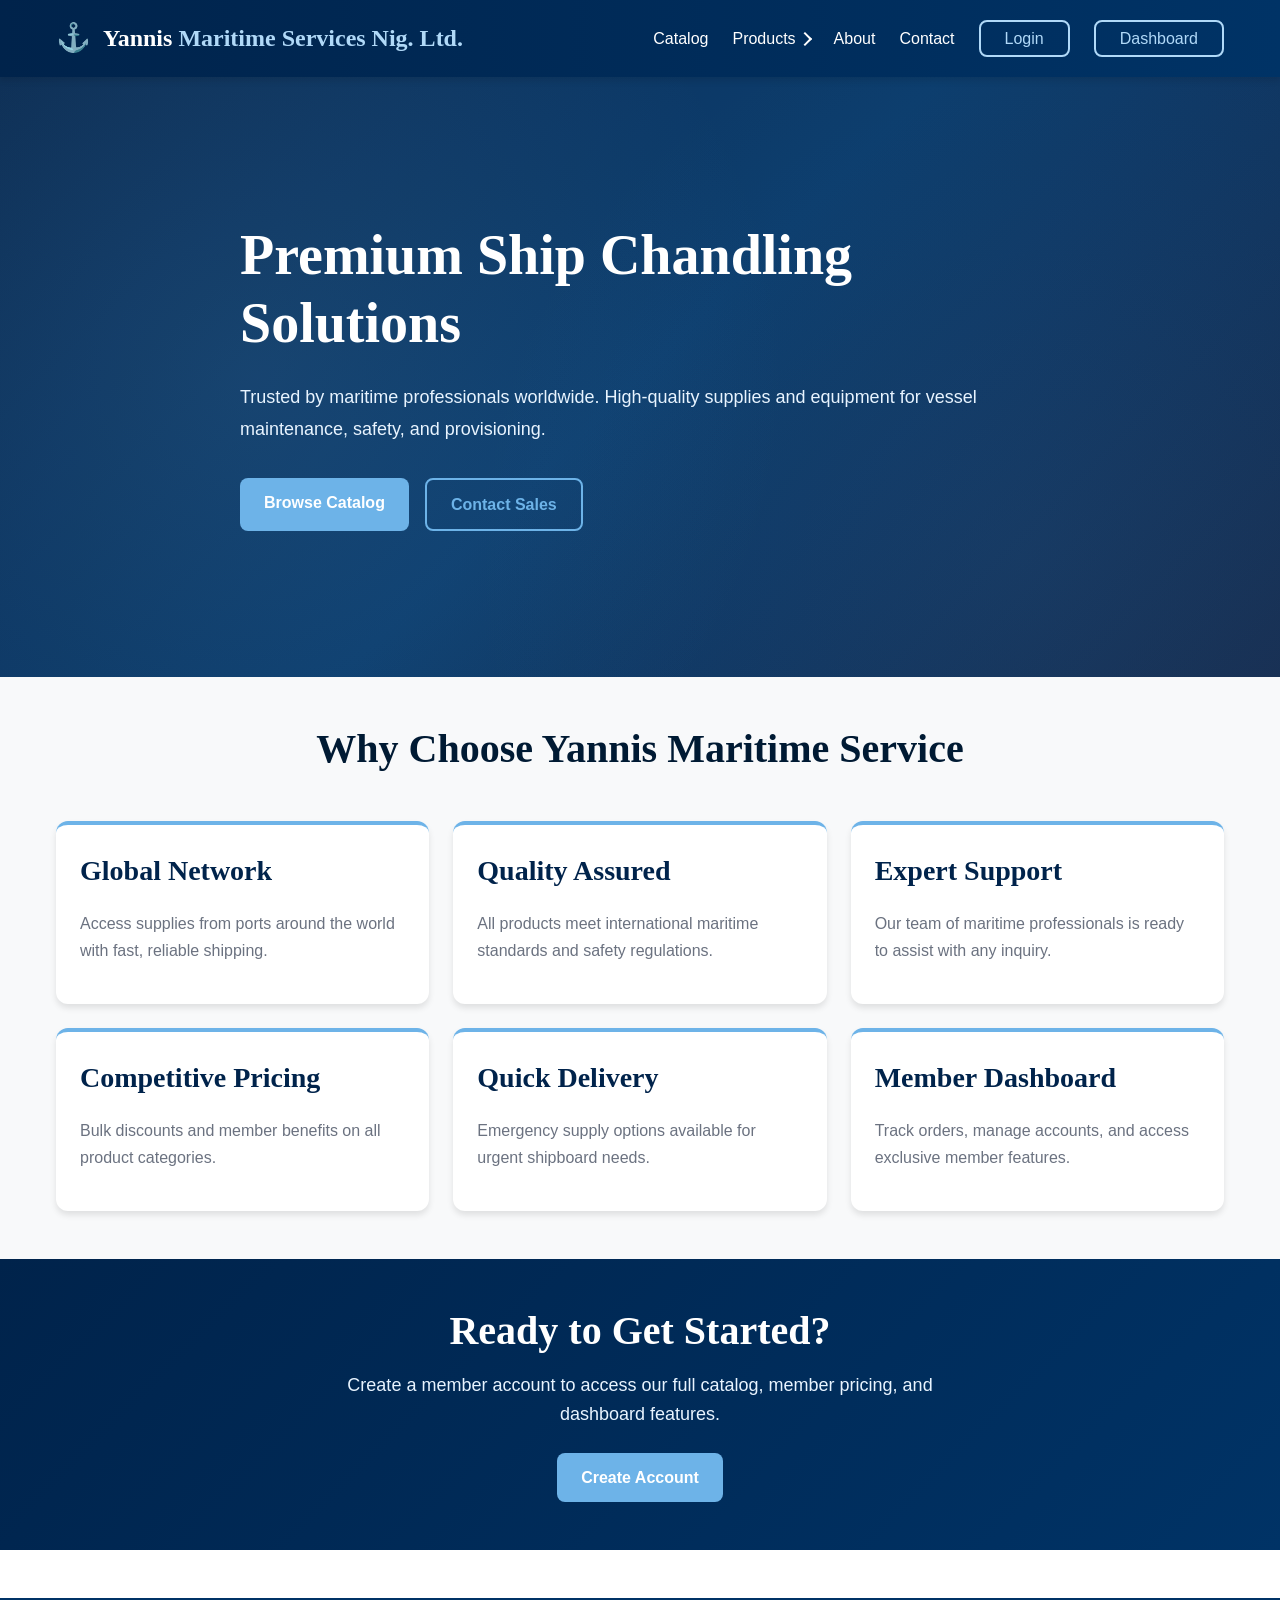
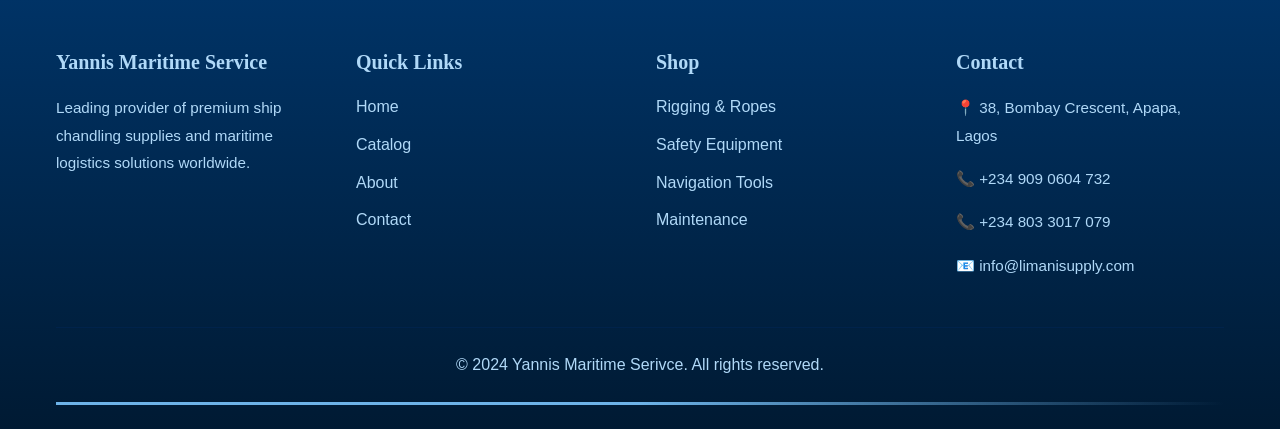
==== index.html @ 9919a370 "Initial project import" ====
<!doctype html>
<html lang="en">
  <head>
    <meta charset="UTF-8" />
    <meta name="viewport" content="width=device-width, initial-scale=1.0" />
    <title>Yannis Maritime Service - Premium Ship Chandling</title>
    <link rel="stylesheet" href="css/styles.css" />
    <link rel="stylesheet" href="css/responsive.css" />
  </head>
  <body>
    <!-- Navigation -->
    <nav class="navbar">
      <div class="container">
        <div class="nav-content">
          <div class="logo">
            <span class="logo-icon">⚓</span>
            <span class="logo-text"
              >Yannis <span class="logo-accent"> Maritime Services Nig. Ltd.</span></span
            >
          </div>

          <div class="nav-toggle" id="navToggle">
            <span></span>
            <span></span>
            <span></span>
          </div>

          <ul class="nav-menu" id="navMenu">
            <li><a href="catalog.html">Catalog</a></li>
            <li class="dropdown">
              <a href="#products" class="dropdown-toggle">Products</a>
              <ul class="dropdown-menu">
                <li>
                  <a href="catalog.html?category=rigging">Rigging & Ropes</a>
                </li>
                <li>
                  <a href="catalog.html?category=safety">Safety Equipment</a>
                </li>
                <li>
                  <a href="catalog.html?category=navigation"
                    >Navigation Tools</a
                  >
                </li>
                <li>
                  <a href="catalog.html?category=maintenance">Maintenance</a>
                </li>
                <li>
                  <a href="catalog.html?category=provisions">Provisions</a>
                </li>
              </ul>
            </li>
            <li><a href="#about">About</a></li>
            <li><a href="#contact">Contact</a></li>
            <li><a href="login.html" class="btn-login">Login</a></li>
            <li>
              <a href="dashboard.html" class="btn-dashboard">Dashboard</a>
            </li>
          </ul>
        </div>
      </div>
    </nav>

    <!-- Hero Section -->
    <section class="hero">
      <div class="hero-bg"></div>
      <div class="container">
        <div class="hero-content">
          <h1>Premium Ship Chandling Solutions</h1>
          <p>
            Trusted by maritime professionals worldwide. High-quality supplies
            and equipment for vessel maintenance, safety, and provisioning.
          </p>
          <div class="hero-buttons">
            <a href="catalog.html" class="btn btn-primary">Browse Catalog</a>
            <a href="#contact" class="btn btn-secondary">Contact Sales</a>
          </div>
        </div>
      </div>
    </section>

    <!-- Features Section -->
    <section class="features">
      <div class="container">
        <h2>Why Choose Yannis Maritime Service</h2>
        <div class="features-grid">
          <div class="feature-card">
            <h3>Global Network</h3>
            <p>
              Access supplies from ports around the world with fast, reliable
              shipping.
            </p>
          </div>
          <div class="feature-card">
            <h3>Quality Assured</h3>
            <p>
              All products meet international maritime standards and safety
              regulations.
            </p>
          </div>
          <div class="feature-card">
            <h3>Expert Support</h3>
            <p>
              Our team of maritime professionals is ready to assist with any
              inquiry.
            </p>
          </div>
          <div class="feature-card">
            <h3>Competitive Pricing</h3>
            <p>Bulk discounts and member benefits on all product categories.</p>
          </div>
          <div class="feature-card">
            <h3>Quick Delivery</h3>
            <p>
              Emergency supply options available for urgent shipboard needs.
            </p>
          </div>
          <div class="feature-card">
            <h3>Member Dashboard</h3>
            <p>
              Track orders, manage accounts, and access exclusive member
              features.
            </p>
          </div>
        </div>
      </div>
    </section>

    <!-- CTA Section -->
    <section class="cta">
      <div class="container">
        <h2>Ready to Get Started?</h2>
        <p>
          Create a member account to access our full catalog, member pricing,
          and dashboard features.
        </p>
        <a href="login.html" class="btn btn-primary-light">Create Account</a>
      </div>
    </section>

    <!-- Footer -->
    <footer class="footer">
      <div class="container">
        <div class="footer-content">
          <div class="footer-section">
            <h4>Yannis Maritime Service</h4>
            <p>
              Leading provider of premium ship chandling supplies and maritime
              logistics solutions worldwide.
            </p>
          </div>
          <div class="footer-section">
            <h4>Quick Links</h4>
            <ul>
              <li><a href="#home">Home</a></li>
              <li><a href="catalog.html">Catalog</a></li>
              <li><a href="#about">About</a></li>
              <li><a href="#contact">Contact</a></li>
            </ul>
          </div>
          <div class="footer-section">
            <h4>Shop</h4>
            <ul>
              <li>
                <a href="catalog.html?category=rigging">Rigging & Ropes</a>
              </li>
              <li>
                <a href="catalog.html?category=safety">Safety Equipment</a>
              </li>
              <li>
                <a href="catalog.html?category=navigation">Navigation Tools</a>
              </li>
              <li>
                <a href="catalog.html?category=maintenance">Maintenance</a>
              </li>
            </ul>
          </div>
          <div class="footer-section">
            <h4>Contact</h4>
            <p>📍 38, Bombay Crescent, Apapa, Lagos</p>
            <p>📞 +234 909 0604 732</p>
            <p>📞 +234 803 3017 079</p>
            <p>📧 info@limanisupply.com</p>
          </div>
        </div>
        <div class="footer-bottom">
          <p>&copy; 2024 Yannis Maritime Serivce. All rights reserved.</p>
        </div>
      </div>
    </footer>

    <script src="js/main.js"></script>
  </body>
</html>
---- css/styles.css ----
/* ============================================
   LIMANI SUPPLY - MAIN STYLES (HTML/CSS/JS)
   Nautical Theme with Navy Blue #00234B
   ============================================ */

/* ============ ROOT & VARIABLES ============ */
:root {
    /* Nautical Colors */
    --color-primary: #00234B;
    --color-primary-dark: #001a33;
    --color-primary-light: #003366;
    
    /* Ocean Blues */
    --color-ocean-dark: #0a2348;
    --color-ocean: #6db3e8;
    --color-ocean-light: #b0d9f8;
    --color-ocean-lighter: #e8f4ff;
    
    /* Neutrals */
    --color-white: #ffffff;
    --color-gray-light: #f8f9fa;
    --color-gray: #6b7280;
    --color-gray-dark: #333333;
    --color-black: #000000;
    
    /* Accent Colors */
    --color-success: #10b981;
    --color-warning: #f59e0b;
    --color-error: #ef4444;
    
    /* Typography */
    --font-serif: 'Georgia', 'Times New Roman', serif;
    --font-sans: -apple-system, BlinkMacSystemFont, 'Segoe UI', 'Roboto', 'Oxygen', sans-serif;
    
    /* Spacing */
    --spacing-xs: 8px;
    --spacing-sm: 12px;
    --spacing-md: 16px;
    --spacing-lg: 24px;
    --spacing-xl: 32px;
    --spacing-2xl: 48px;
    
    /* Border Radius */
    --radius-sm: 4px;
    --radius-md: 8px;
    --radius-lg: 12px;
    
    /* Shadows */
    --shadow-sm: 0 1px 2px rgba(0, 0, 0, 0.05);
    --shadow-md: 0 4px 6px rgba(0, 0, 0, 0.1);
    --shadow-lg: 0 10px 15px rgba(0, 0, 0, 0.1);
}

/* ============ RESET & BASE ============ */
* {
    margin: 0;
    padding: 0;
    box-sizing: border-box;
}

html {
    scroll-behavior: smooth;
    font-size: 16px;
}

body {
    font-family: var(--font-sans);
    color: var(--color-gray-dark);
    background-color: var(--color-white);
    line-height: 1.6;
    overflow-x: hidden;
}

/* ============ TYPOGRAPHY ============ */
h1, h2, h3, h4, h5, h6 {
    font-family: var(--font-serif);
    font-weight: bold;
    margin-bottom: var(--spacing-md);
    color: var(--color-primary-dark);
}

h1 {
    font-size: 3.5rem;
    line-height: 1.2;
}

h2 {
    font-size: 2.5rem;
    line-height: 1.2;
}

h3 {
    font-size: 1.75rem;
}

h4 {
    font-size: 1.25rem;
}

p {
    margin-bottom: var(--spacing-md);
}

a {
    color: var(--color-ocean);
    text-decoration: none;
    transition: color 0.3s ease;
}

a:hover {
    color: var(--color-primary);
}

/* ============ CONTAINER ============ */
.container {
    max-width: 1200px;
    margin: 0 auto;
    padding: 0 var(--spacing-md);
}

/* ============ BUTTONS ============ */
.btn {
    display: inline-block;
    padding: var(--spacing-sm) var(--spacing-lg);
    border: none;
    border-radius: var(--radius-md);
    font-size: 1rem;
    font-weight: 600;
    cursor: pointer;
    transition: all 0.3s ease;
    text-align: center;
    text-decoration: none;
    font-family: var(--font-sans);
}

.btn-primary {
    background-color: var(--color-ocean);
    color: var(--color-white);
}

.btn-primary:hover {
    background-color: #5fa5d8;
    box-shadow: var(--shadow-lg);
}

.btn-primary-light {
    background-color: var(--color-ocean);
    color: var(--color-white);
}

.btn-primary-light:hover {
    background-color: #5fa5d8;
}

.btn-secondary {
    background-color: transparent;
    color: var(--color-ocean);
    border: 2px solid var(--color-ocean);
}

.btn-secondary:hover {
    background-color: var(--color-ocean);
    color: var(--color-white);
}

.btn-block {
    width: 100%;
}

.btn-alt {
    width: 100%;
    padding: var(--spacing-sm) var(--spacing-lg);
    background-color: var(--color-white);
    border: 2px solid var(--color-gray);
    border-radius: var(--radius-md);
    cursor: pointer;
    font-weight: 600;
    transition: all 0.3s ease;
}

.btn-alt:hover {
    background-color: var(--color-gray-light);
}

/* ============ NAVBAR ============ */
.navbar {
    background: linear-gradient(to right, var(--color-primary), var(--color-primary-light));
    padding: var(--spacing-md) 0;
    box-shadow: var(--shadow-md);
    position: sticky;
    top: 0;
    z-index: 100;
}

.nav-content {
    display: flex;
    justify-content: space-between;
    align-items: center;
}

.logo {
    display: flex;
    align-items: center;
    gap: var(--spacing-sm);
    font-size: 1.5rem;
    font-weight: bold;
    color: var(--color-white);
    font-family: var(--font-serif);
}

.logo-icon {
    font-size: 1.75rem;
    animation: wave 2s ease-in-out infinite;
}

.logo-text {
    color: var(--color-white);
}

.logo-accent {
    color: var(--color-ocean-light);
}

/* Animations */
@keyframes wave {
    0%, 100% {
        transform: translateY(0);
    }
    50% {
        transform: translateY(-5px);
    }
}

.nav-menu {
    display: flex;
    list-style: none;
    gap: var(--spacing-lg);
    align-items: center;
}

.nav-menu a {
    color: var(--color-white);
    font-weight: 500;
    transition: color 0.3s ease;
}

.nav-menu a:hover {
    color: var(--color-ocean-light);
}

.btn-login,
.btn-dashboard {
    padding: var(--spacing-xs) var(--spacing-lg);
    background-color: transparent;
    border: 2px solid var(--color-ocean-light);
    border-radius: var(--radius-md);
    color: var(--color-ocean-light) !important;
    transition: all 0.3s ease;
}

.btn-dashboard:hover,
.btn-login:hover {
    background-color: var(--color-ocean-light);
    color: var(--color-primary) !important;
}

/* Dropdown */
.dropdown {
    position: relative;
}

.dropdown-toggle::after {
    content: '';
    display: inline-block;
    width: 8px;
    height: 8px;
    border-right: 2px solid currentColor;
    border-bottom: 2px solid currentColor;
    transform: rotate(-45deg);
    margin-left: 4px;
}

.dropdown-menu {
    display: none;
    position: absolute;
    top: 100%;
    left: 0;
    background-color: var(--color-white);
    list-style: none;
    border-radius: var(--radius-md);
    box-shadow: var(--shadow-lg);
    min-width: 200px;
    margin-top: var(--spacing-sm);
    z-index: 10;
}

.dropdown:hover .dropdown-menu {
    display: block;
}

.dropdown-menu li {
    border-bottom: 1px solid var(--color-gray-light);
}

.dropdown-menu li:last-child {
    border-bottom: none;
}

.dropdown-menu a {
    display: block;
    padding: var(--spacing-sm) var(--spacing-md);
    color: var(--color-gray-dark);
    transition: all 0.3s ease;
}

.dropdown-menu a:hover {
    background-color: var(--color-gray-light);
    color: var(--color-ocean);
    padding-left: var(--spacing-lg);
}

/* Mobile Menu Toggle */
.nav-toggle {
    display: none;
    flex-direction: column;
    cursor: pointer;
    gap: 6px;
}

.nav-toggle span {
    width: 25px;
    height: 3px;
    background-color: var(--color-white);
    border-radius: 2px;
    transition: all 0.3s ease;
}

/* ============ HERO SECTION ============ */
.hero {
    position: relative;
    padding: var(--spacing-2xl) 0;
    color: var(--color-white);
    overflow: hidden;
    min-height: 600px;
    display: flex;
    align-items: center;
}

.hero-bg {
    position: absolute;
    inset: 0;
    background: linear-gradient(135deg, var(--color-primary) 0%, var(--color-primary-light) 50%, var(--color-ocean-dark) 100%);
    z-index: 1;
    opacity: 0.95;
}

.hero-bg::before {
    content: '';
    position: absolute;
    inset: 0;
    background-image: 
        radial-gradient(circle at 20% 50%, rgba(109, 179, 232, 0.1) 0%, transparent 50%),
        radial-gradient(circle at 80% 80%, rgba(109, 179, 232, 0.05) 0%, transparent 50%);
    z-index: 1;
}

.hero-content {
    position: relative;
    z-index: 2;
    max-width: 800px;
    animation: fadeInUp 1s ease-out;
}

@keyframes fadeInUp {
    from {
        opacity: 0;
        transform: translateY(30px);
    }
    to {
        opacity: 1;
        transform: translateY(0);
    }
}

.hero h1 {
    color: var(--color-white);
    margin-bottom: var(--spacing-lg);
    font-size: 3.5rem;
}

.hero p {
    color: var(--color-ocean-lighter);
    font-size: 1.125rem;
    margin-bottom: var(--spacing-xl);
    line-height: 1.8;
}

.hero-buttons {
    display: flex;
    gap: var(--spacing-md);
    flex-wrap: wrap;
}

/* ============ FEATURES SECTION ============ */
.features {
    padding: var(--spacing-2xl) 0;
    background-color: var(--color-gray-light);
}

.features h2 {
    text-align: center;
    margin-bottom: var(--spacing-2xl);
}

.features-grid {
    display: grid;
    grid-template-columns: repeat(auto-fit, minmax(300px, 1fr));
    gap: var(--spacing-lg);
}

.feature-card {
    background-color: var(--color-white);
    padding: var(--spacing-lg);
    border-radius: var(--radius-lg);
    box-shadow: var(--shadow-md);
    border-top: 4px solid var(--color-ocean);
    transition: all 0.3s ease;
}

.feature-card:hover {
    transform: translateY(-5px);
    box-shadow: var(--shadow-lg);
}

.feature-card h3 {
    color: var(--color-primary);
    margin-bottom: var(--spacing-md);
}

.feature-card p {
    color: var(--color-gray);
    line-height: 1.7;
}

/* ============ CTA SECTION ============ */
.cta {
    background: linear-gradient(135deg, var(--color-primary) 0%, var(--color-primary-light) 100%);
    color: var(--color-white);
    padding: var(--spacing-2xl) 0;
    text-align: center;
}

.cta h2 {
    color: var(--color-white);
    margin-bottom: var(--spacing-md);
}

.cta p {
    color: var(--color-ocean-lighter);
    font-size: 1.125rem;
    margin-bottom: var(--spacing-lg);
    max-width: 600px;
    margin-left: auto;
    margin-right: auto;
}

/* ============ FOOTER ============ */
.footer {
    background: linear-gradient(to bottom, var(--color-primary-light), var(--color-primary-dark));
    color: var(--color-ocean-light);
    padding: var(--spacing-2xl) 0 var(--spacing-lg);
    margin-top: var(--spacing-2xl);
}

.footer-content {
    display: grid;
    grid-template-columns: repeat(auto-fit, minmax(250px, 1fr));
    gap: var(--spacing-xl);
    margin-bottom: var(--spacing-xl);
}

.footer-section h4 {
    color: var(--color-ocean-light);
    margin-bottom: var(--spacing-md);
}

.footer-section p {
    color: var(--color-ocean-light);
    font-size: 0.95rem;
    line-height: 1.8;
}

.footer-section ul {
    list-style: none;
}

.footer-section ul li {
    margin-bottom: var(--spacing-sm);
}

.footer-section a {
    color: var(--color-ocean-light);
}

.footer-section a:hover {
    color: var(--color-white);
    text-decoration: underline;
}

.footer-bottom {
    border-top: 1px solid var(--color-primary);
    padding-top: var(--spacing-lg);
    text-align: center;
    color: var(--color-ocean-light);
}

.footer-bottom::after {
    content: '';
    display: block;
    height: 3px;
    background: linear-gradient(90deg, var(--color-ocean) 0%, var(--color-ocean) 50%, transparent 100%);
    margin-top: var(--spacing-lg);
}

/* ============ CATALOG PAGE ============ */
.catalog-section {
    padding: var(--spacing-2xl) 0;
    min-height: 600px;
}

.catalog-section h1 {
    text-align: center;
    margin-bottom: var(--spacing-2xl);
}

.catalog-wrapper {
    display: grid;
    grid-template-columns: 250px 1fr;
    gap: var(--spacing-xl);
}

.filters {
    background-color: var(--color-white);
    padding: var(--spacing-lg);
    border-radius: var(--radius-lg);
    box-shadow: var(--shadow-md);
    height: fit-content;
    position: sticky;
    top: 100px;
}

.filters h3 {
    margin-bottom: var(--spacing-lg);
}

.filter-group {
    margin-bottom: var(--spacing-lg);
}

.filter-group label {
    display: block;
    margin-bottom: var(--spacing-sm);
    font-weight: 600;
    color: var(--color-primary);
}

.filter-group select,
.filter-group input {
    width: 100%;
    padding: var(--spacing-sm) var(--spacing-md);
    border: 1px solid var(--color-gray-light);
    border-radius: var(--radius-md);
    font-family: var(--font-sans);
}

.filter-group input[type="range"] {
    padding: var(--spacing-md) 0;
}

#priceValue {
    display: block;
    margin-top: var(--spacing-sm);
    color: var(--color-ocean);
    font-weight: 600;
}

.products-grid .grid {
    display: grid;
    grid-template-columns: repeat(auto-fill, minmax(250px, 1fr));
    gap: var(--spacing-lg);
}

.product-card {
    background-color: var(--color-white);
    border: 1px solid var(--color-gray-light);
    border-radius: var(--radius-lg);
    overflow: hidden;
    box-shadow: var(--shadow-sm);
    transition: all 0.3s ease;
}

.product-card:hover {
    box-shadow: var(--shadow-lg);
    transform: translateY(-5px);
}

.product-image {
    width: 100%;
    height: 200px;
    background: linear-gradient(135deg, var(--color-ocean-lighter), var(--color-gray-light));
    display: flex;
    align-items: center;
    justify-content: center;
    font-size: 3rem;
}

.product-body {
    padding: var(--spacing-md);
}

.product-category {
    display: inline-block;
    background-color: var(--color-ocean-lighter);
    color: var(--color-primary);
    padding: 4px 8px;
    border-radius: var(--radius-sm);
    font-size: 0.75rem;
    font-weight: 600;
    margin-bottom: var(--spacing-sm);
}

.product-name {
    font-weight: 600;
    margin-bottom: var(--spacing-sm);
    color: var(--color-primary);
}

.product-description {
    font-size: 0.9rem;
    color: var(--color-gray);
    margin-bottom: var(--spacing-md);
    line-height: 1.5;
}

.product-price {
    font-size: 1.25rem;
    font-weight: bold;
    color: var(--color-ocean);
    margin-bottom: var(--spacing-md);
}

.product-stock {
    font-size: 0.85rem;
    margin-bottom: var(--spacing-md);
}

.product-stock.in-stock {
    color: var(--color-success);
}

.product-stock.out-of-stock {
    color: var(--color-error);
}

.product-actions {
    display: flex;
    gap: var(--spacing-sm);
}

.product-actions button {
    flex: 1;
}

/* ============ DASHBOARD ============ */
.dashboard-wrapper {
    display: grid;
    grid-template-columns: 250px 1fr;
    min-height: calc(100vh - 200px);
    padding: var(--spacing-lg) 0;
    gap: var(--spacing-lg);
}

.dashboard-sidebar {
    background-color: var(--color-primary);
    padding: var(--spacing-lg);
    border-radius: var(--radius-lg);
    height: fit-content;
    position: sticky;
    top: 100px;
}

.sidebar-menu h3 {
    color: var(--color-white);
    margin-bottom: var(--spacing-lg);
}

.sidebar-menu ul {
    list-style: none;
}

.sidebar-menu li {
    margin-bottom: var(--spacing-sm);
}

.menu-item {
    display: block;
    padding: var(--spacing-sm) var(--spacing-md);
    color: var(--color-ocean-light);
    border-left: 3px solid transparent;
    transition: all 0.3s ease;
    text-decoration: none;
}

.menu-item:hover,
.menu-item.active {
    background-color: var(--color-primary-light);
    color: var(--color-white);
    border-left-color: var(--color-ocean);
    padding-left: var(--spacing-lg);
}

.dashboard-content {
    background-color: var(--color-white);
    padding: var(--spacing-lg);
    border-radius: var(--radius-lg);
    box-shadow: var(--shadow-md);
}

.dashboard-section {
    display: none;
}

.dashboard-section.active {
    display: block;
    animation: fadeInUp 0.3s ease;
}

.dashboard-section h2 {
    margin-bottom: var(--spacing-xl);
    color: var(--color-primary);
}

.stats-grid {
    display: grid;
    grid-template-columns: repeat(auto-fit, minmax(200px, 1fr));
    gap: var(--spacing-lg);
    margin-bottom: var(--spacing-2xl);
}

.stat-card {
    background: linear-gradient(135deg, var(--color-ocean-lighter), var(--color-white));
    padding: var(--spacing-lg);
    border-radius: var(--radius-lg);
    border-left: 4px solid var(--color-ocean);
    display: flex;
    align-items: center;
    gap: var(--spacing-md);
}

.stat-icon {
    font-size: 2.5rem;
}

.stat-label {
    color: var(--color-gray);
    font-size: 0.9rem;
    margin: 0;
}

.stat-value {
    color: var(--color-primary);
    font-size: 1.75rem;
    font-weight: bold;
    margin: 0;
}

.recent-orders {
    margin-top: var(--spacing-2xl);
}

.recent-orders h3 {
    margin-bottom: var(--spacing-lg);
}

table {
    width: 100%;
    border-collapse: collapse;
    background-color: var(--color-white);
}

tbody tr {
    border-bottom: 1px solid var(--color-gray-light);
    transition: background-color 0.3s ease;
}

tbody tr:hover {
    background-color: var(--color-gray-light);
}

th {
    background-color: var(--color-gray-light);
    padding: var(--spacing-md);
    text-align: left;
    font-weight: 600;
    color: var(--color-primary);
}

td {
    padding: var(--spacing-md);
}

.badge {
    display: inline-block;
    padding: 4px 12px;
    border-radius: 20px;
    font-size: 0.85rem;
    font-weight: 600;
}

.badge-delivered {
    background-color: #d1fae5;
    color: var(--color-success);
}

.badge-shipped {
    background-color: #dbeafe;
    color: #3b82f6;
}

.badge-pending {
    background-color: #fed7aa;
    color: var(--color-warning);
}

/* ============ LOGIN PAGE ============ */
.login-section {
    padding: var(--spacing-2xl);
    background-color: var(--color-gray-light);
    min-height: calc(100vh - 200px);
    display: flex;
    align-items: center;
    justify-content: center;
}

.login-container {
    display: grid;
    grid-template-columns: 1fr 1fr;
    gap: var(--spacing-2xl);
    max-width: 900px;
    width: 100%;
}

.login-box {
    background-color: var(--color-white);
    padding: var(--spacing-2xl);
    border-radius: var(--radius-lg);
    box-shadow: var(--shadow-lg);
}

.login-box h2 {
    color: var(--color-primary);
    margin-bottom: var(--spacing-sm);
}

.login-box > p {
    color: var(--color-gray);
    margin-bottom: var(--spacing-xl);
}

.login-form {
    display: flex;
    flex-direction: column;
    gap: var(--spacing-lg);
}

.form-group {
    display: flex;
    flex-direction: column;
}

.form-group label {
    margin-bottom: var(--spacing-sm);
    font-weight: 600;
    color: var(--color-primary);
}

.form-group input {
    padding: var(--spacing-sm) var(--spacing-md);
    border: 1px solid var(--color-gray-light);
    border-radius: var(--radius-md);
    font-family: var(--font-sans);
    transition: border-color 0.3s ease;
}

.form-group input:focus {
    outline: none;
    border-color: var(--color-ocean);
    box-shadow: 0 0 0 3px rgba(109, 179, 232, 0.1);
}

.form-remember {
    display: flex;
    justify-content: space-between;
    align-items: center;
    font-size: 0.9rem;
}

.form-remember label {
    display: flex;
    align-items: center;
    gap: var(--spacing-sm);
    cursor: pointer;
}

.form-remember a {
    color: var(--color-ocean);
}

.login-divider {
    text-align: center;
    color: var(--color-gray);
    position: relative;
    margin: var(--spacing-lg) 0;
}

.login-divider::before,
.login-divider::after {
    content: '';
    position: absolute;
    top: 50%;
    width: 45%;
    height: 1px;
    background-color: var(--color-gray-light);
}

.login-divider::before {
    left: 0;
}

.login-divider::after {
    right: 0;
}

.login-alternative {
    display: flex;
    gap: var(--spacing-md);
}

.login-footer {
    text-align: center;
    color: var(--color-gray);
}

.login-footer a {
    color: var(--color-ocean);
    font-weight: 600;
}

.login-benefits {
    background: linear-gradient(135deg, var(--color-primary), var(--color-primary-light));
    color: var(--color-white);
    padding: var(--spacing-2xl);
    border-radius: var(--radius-lg);
}

.login-benefits h3 {
    color: var(--color-white);
    margin-bottom: var(--spacing-lg);
}

.login-benefits ul {
    list-style: none;
}

.login-benefits li {
    padding: var(--spacing-sm) 0;
    font-size: 1.05rem;
    line-height: 1.8;
}

/* ============ FORMS ============ */
.account-form {
    max-width: 600px;
    display: flex;
    flex-direction: column;
    gap: var(--spacing-lg);
}

.account-form input {
    padding: var(--spacing-md) var(--spacing-md);
    border: 1px solid var(--color-gray-light);
    border-radius: var(--radius-md);
    font-family: var(--font-sans);
    font-size: 1rem;
}

.account-form input:focus {
    outline: none;
    border-color: var(--color-ocean);
    box-shadow: 0 0 0 3px rgba(109, 179, 232, 0.1);
}

/* ============ SETTINGS ============ */
.settings-options {
    display: flex;
    flex-direction: column;
    gap: var(--spacing-lg);
}

.setting-item {
    display: flex;
    justify-content: space-between;
    align-items: center;
    padding: var(--spacing-lg);
    background-color: var(--color-gray-light);
    border-radius: var(--radius-md);
}

.setting-item h4 {
    margin: 0;
}

.toggle {
    position: relative;
    display: inline-flex;
    align-items: center;
    cursor: pointer;
}

.toggle input {
    display: none;
}

.toggle-switch {
    width: 50px;
    height: 28px;
    background-color: var(--color-gray-light);
    border-radius: 14px;
    transition: background-color 0.3s ease;
    position: relative;
}

.toggle-switch::after {
    content: '';
    position: absolute;
    width: 24px;
    height: 24px;
    background-color: var(--color-white);
    border-radius: 50%;
    top: 2px;
    left: 2px;
    transition: left 0.3s ease;
    box-shadow: var(--shadow-sm);
}

.toggle input:checked + .toggle-switch {
    background-color: var(--color-ocean);
}

.toggle input:checked + .toggle-switch::after {
    left: 24px;
}

/* ============ UTILITIES ============ */
.text-center {
    text-align: center;
}

.mt-md {
    margin-top: var(--spacing-lg);
}

.mb-md {
    margin-bottom: var(--spacing-lg);
}

.hidden {
    display: none;
}
---- css/responsive.css ----
/* ============================================
   RESPONSIVE DESIGN - Mobile & Tablet
   ============================================ */

/* ============ TABLETS (768px) ============ */
@media (max-width: 768px) {
    h1 {
        font-size: 2.5rem;
    }

    h2 {
        font-size: 2rem;
    }

    h3 {
        font-size: 1.5rem;
    }

    /* Navigation */
    .nav-toggle {
        display: flex;
    }

    .nav-menu {
        display: none;
        position: absolute;
        top: 100%;
        left: 0;
        right: 0;
        flex-direction: column;
        background-color: var(--color-primary);
        padding: var(--spacing-lg);
        gap: var(--spacing-md);
        box-shadow: var(--shadow-lg);
    }

    .nav-menu.active {
        display: flex;
    }

    .nav-menu li {
        width: 100%;
    }

    .nav-menu a {
        display: block;
        padding: var(--spacing-md);
    }

    .dropdown-menu {
        position: static;
        display: none;
        background-color: var(--color-primary-light);
        box-shadow: none;
        margin-top: 0;
    }

    .dropdown {
        width: 100%;
    }

    .dropdown:hover .dropdown-menu {
        display: none;
    }

    .dropdown.active .dropdown-menu {
        display: block;
    }

    .dropdown-toggle::after {
        float: right;
    }

    .dropdown-menu a {
        padding: var(--spacing-sm) var(--spacing-md);
    }

    /* Hero */
    .hero {
        padding: var(--spacing-xl) 0;
        min-height: 400px;
    }

    .hero h1 {
        font-size: 2rem;
    }

    .hero p {
        font-size: 1rem;
    }

    .hero-buttons {
        flex-direction: column;
    }

    .hero-buttons a {
        width: 100%;
        text-align: center;
    }

    /* Features */
    .features {
        padding: var(--spacing-xl) 0;
    }

    .features-grid {
        grid-template-columns: 1fr;
    }

    /* Catalog */
    .catalog-wrapper {
        grid-template-columns: 1fr;
    }

    .filters {
        position: static;
        top: auto;
    }

    /* Dashboard */
    .dashboard-wrapper {
        grid-template-columns: 1fr;
    }

    .dashboard-sidebar {
        position: static;
        top: auto;
    }

    .sidebar-menu ul {
        display: grid;
        grid-template-columns: repeat(auto-fit, minmax(120px, 1fr));
        gap: var(--spacing-sm);
    }

    .sidebar-menu li {
        margin-bottom: 0;
    }

    .menu-item {
        padding: var(--spacing-md);
        border-left: none;
        border-bottom: 3px solid transparent;
    }

    .menu-item.active {
        border-left: none;
        border-bottom-color: var(--color-ocean);
    }

    /* Login */
    .login-container {
        grid-template-columns: 1fr;
    }

    .login-benefits {
        display: none;
    }

    /* Footer */
    .footer-content {
        grid-template-columns: repeat(2, 1fr);
    }
}

/* ============ MOBILE (480px) ============ */
@media (max-width: 480px) {
    :root {
        font-size: 14px;
    }

    h1 {
        font-size: 1.75rem;
    }

    h2 {
        font-size: 1.5rem;
    }

    h3 {
        font-size: 1.25rem;
    }

    .container {
        padding: 0 var(--spacing-sm);
    }

    /* Logo */
    .logo {
        font-size: 1rem;
    }

    .logo-icon {
        font-size: 1.25rem;
    }

    /* Buttons */
    .btn {
        padding: var(--spacing-sm) var(--spacing-md);
        font-size: 0.9rem;
    }

    /* Hero */
    .hero {
        padding: var(--spacing-lg) 0;
        min-height: 300px;
    }

    .hero-content {
        max-width: 100%;
    }

    .hero h1 {
        font-size: 1.5rem;
        margin-bottom: var(--spacing-md);
    }

    .hero p {
        font-size: 0.95rem;
        margin-bottom: var(--spacing-lg);
    }

    /* Features */
    .features h2 {
        font-size: 1.5rem;
        margin-bottom: var(--spacing-xl);
    }

    .features-grid {
        gap: var(--spacing-md);
    }

    .feature-card {
        padding: var(--spacing-md);
    }

    /* Catalog Grid */
    .products-grid .grid {
        grid-template-columns: 1fr;
    }

    .catalog-wrapper {
        gap: var(--spacing-md);
    }

    .filters {
        padding: var(--spacing-md);
    }

    /* Catalog Sidebar */
    .filters h3 {
        margin-bottom: var(--spacing-md);
    }

    .filter-group {
        margin-bottom: var(--spacing-md);
    }

    /* Stats Grid */
    .stats-grid {
        grid-template-columns: 1fr;
        gap: var(--spacing-md);
    }

    .stat-card {
        padding: var(--spacing-md);
    }

    .stat-icon {
        font-size: 2rem;
    }

    .stat-value {
        font-size: 1.5rem;
    }

    /* Table */
    table {
        font-size: 0.85rem;
    }

    th,
    td {
        padding: var(--spacing-sm);
    }

    /* Footer */
    .footer-content {
        grid-template-columns: 1fr;
        gap: var(--spacing-lg);
    }

    .footer {
        padding: var(--spacing-lg) 0 var(--spacing-md);
    }

    /* Account Form */
    .account-form {
        gap: var(--spacing-md);
    }

    .form-group input {
        padding: var(--spacing-sm);
    }

    /* Login Box */
    .login-box {
        padding: var(--spacing-lg);
    }

    .login-form {
        gap: var(--spacing-md);
    }

    /* Settings */
    .setting-item {
        padding: var(--spacing-md);
        flex-direction: column;
        align-items: flex-start;
        gap: var(--spacing-md);
    }

    .setting-item h4 {
        margin: 0;
        width: 100%;
    }

    .toggle {
        width: 100%;
        justify-content: flex-end;
    }
}

/* ============ SMALL MOBILE (320px) ============ */
@media (max-width: 320px) {
    h1 {
        font-size: 1.5rem;
    }

    h2 {
        font-size: 1.25rem;
    }

    /* Navigation adjust */
    .nav-menu a {
        font-size: 0.9rem;
        padding: var(--spacing-sm);
    }

    /* Button spacing */
    .hero-buttons {
        flex-direction: column;
    }

    .btn {
        width: 100%;
    }

    /* Feature cards */
    .feature-card {
        padding: var(--spacing-sm);
    }

    .feature-card h3 {
        font-size: 1rem;
    }

    /* Stats */
    .stat-card {
        gap: var(--spacing-sm);
    }

    /* Stat grid to single column */
    .stats-grid {
        grid-template-columns: 1fr;
    }
}

/* ============ PRINT STYLES ============ */
@media print {
    .navbar,
    .footer,
    .filters,
    .nav-toggle {
        display: none;
    }

    body {
        background-color: white;
        color: black;
    }

    a {
        color: black;
        text-decoration: underline;
    }

    .btn {
        border: 1px solid black;
        background-color: white;
        color: black;
    }
}
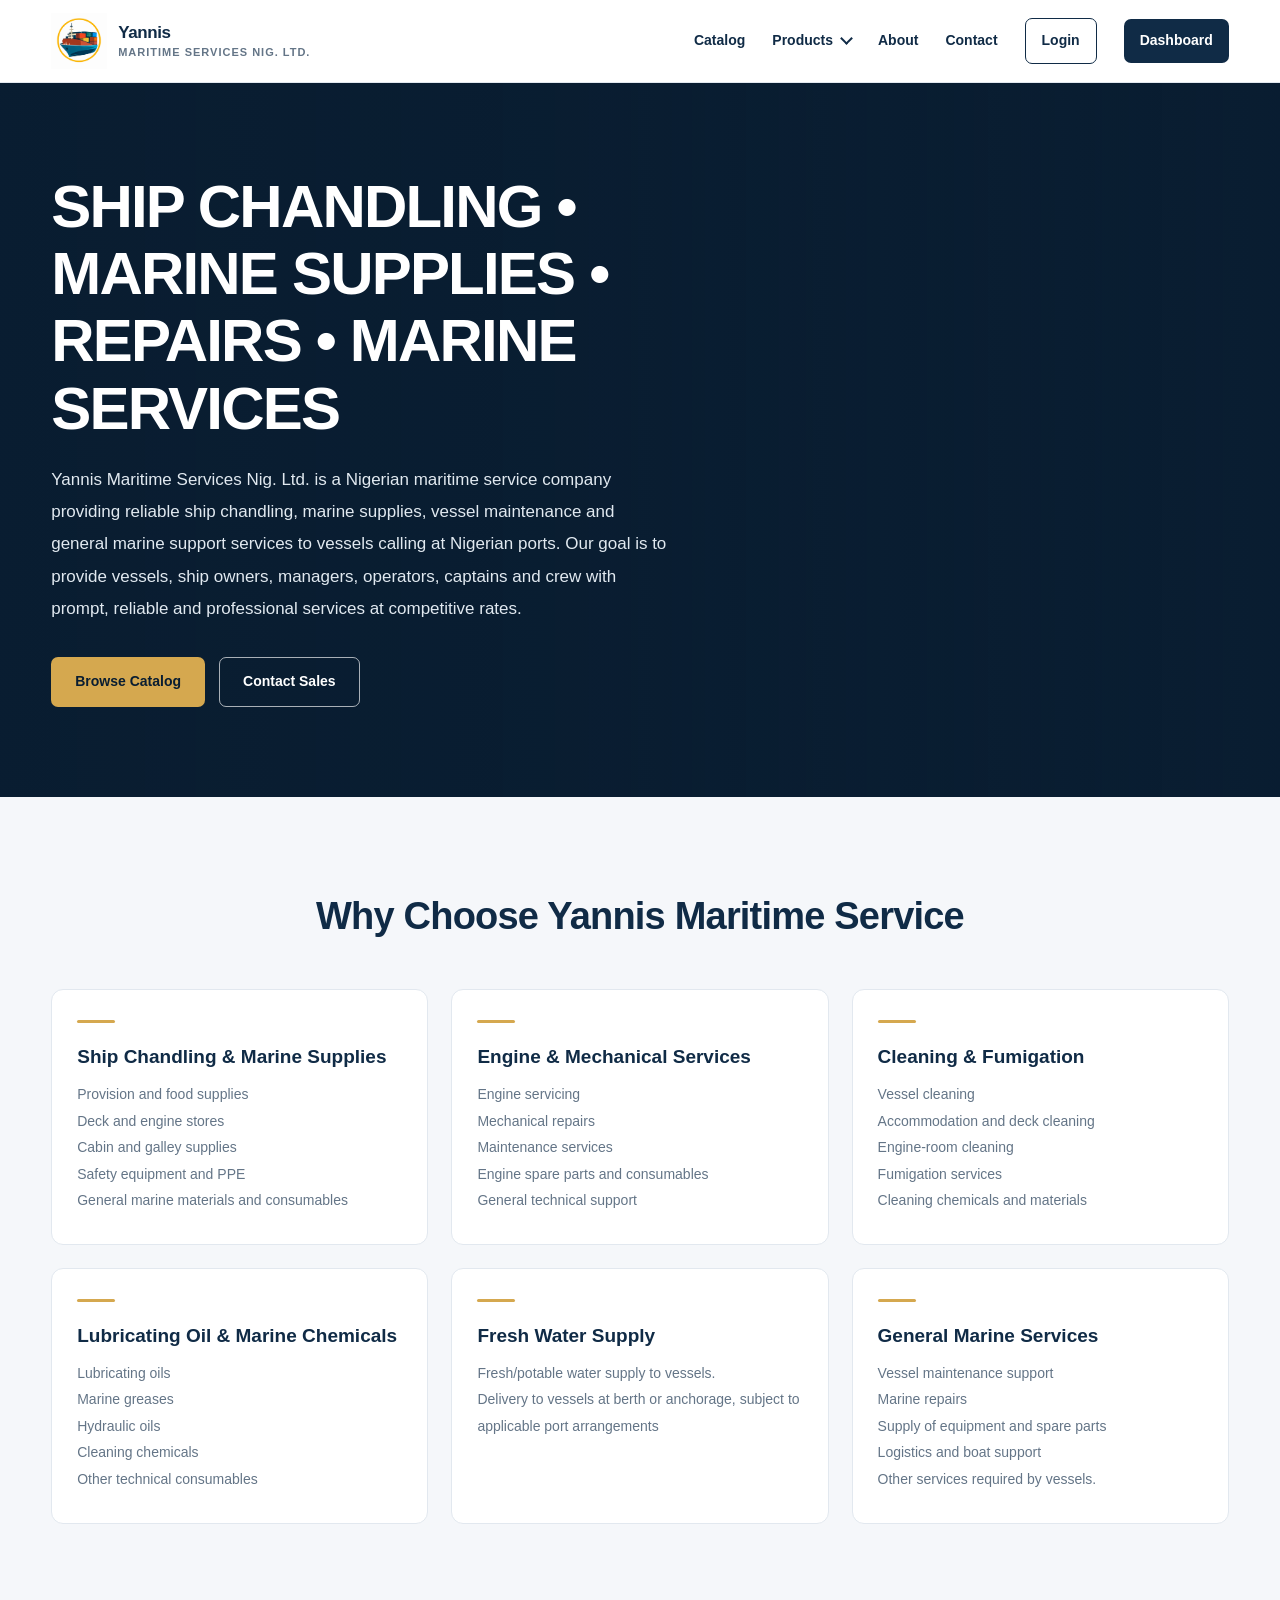
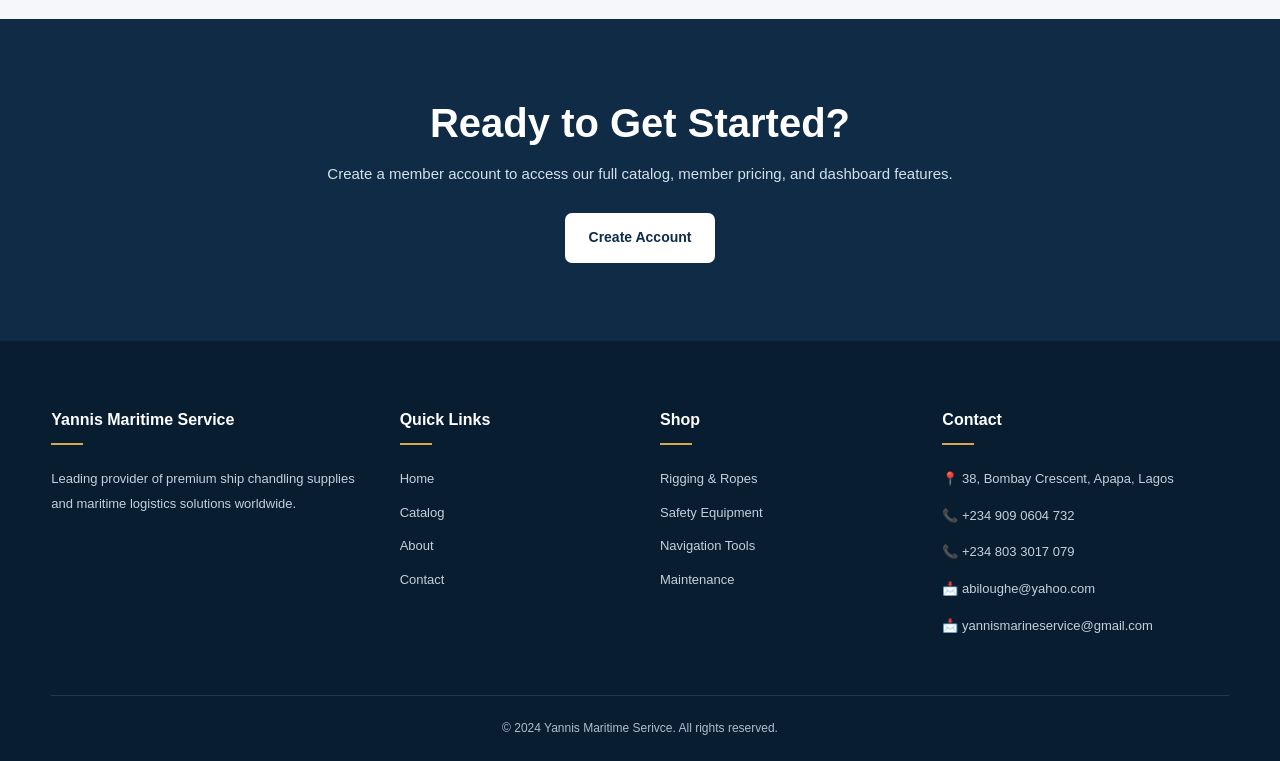
==== commit dd76c6ca: "Update maritime site design and assets" ====
--- a/index.html
+++ b/index.html
@@ -13,10 +13,15 @@
       <div class="container">
         <div class="nav-content">
           <div class="logo">
-            <span class="logo-icon">⚓</span>
-            <span class="logo-text"
-              >Yannis <span class="logo-accent"> Maritime Services Nig. Ltd.</span></span
-            >
+            <img
+              class="logo-image"
+              src="Images/Ship.png"
+              alt="Yannis Maritime Services logo"
+            />
+            <span class="logo-text">
+              Yannis
+              <span class="logo-accent"> Maritime Services Nig. Ltd.</span>
+            </span>
           </div>
 
           <div class="nav-toggle" id="navToggle">
@@ -30,31 +35,17 @@
             <li class="dropdown">
               <a href="#products" class="dropdown-toggle">Products</a>
               <ul class="dropdown-menu">
-                <li>
-                  <a href="catalog.html?category=rigging">Rigging & Ropes</a>
-                </li>
-                <li>
-                  <a href="catalog.html?category=safety">Safety Equipment</a>
-                </li>
-                <li>
-                  <a href="catalog.html?category=navigation"
-                    >Navigation Tools</a
-                  >
-                </li>
-                <li>
-                  <a href="catalog.html?category=maintenance">Maintenance</a>
-                </li>
-                <li>
-                  <a href="catalog.html?category=provisions">Provisions</a>
-                </li>
+                <li><a href="catalog.html?category=rigging">Rigging &amp; Ropes</a></li>
+                <li><a href="catalog.html?category=safety">Safety Equipment</a></li>
+                <li><a href="catalog.html?category=navigation">Navigation Tools</a></li>
+                <li><a href="catalog.html?category=maintenance">Maintenance</a></li>
+                <li><a href="catalog.html?category=provisions">Provisions</a></li>
               </ul>
             </li>
             <li><a href="#about">About</a></li>
             <li><a href="#contact">Contact</a></li>
             <li><a href="login.html" class="btn-login">Login</a></li>
-            <li>
-              <a href="dashboard.html" class="btn-dashboard">Dashboard</a>
-            </li>
+            <li><a href="dashboard.html" class="btn-dashboard">Dashboard</a></li>
           </ul>
         </div>
       </div>
@@ -65,10 +56,10 @@
       <div class="hero-bg"></div>
       <div class="container">
         <div class="hero-content">
-          <h1>Premium Ship Chandling Solutions</h1>
+          <h2>SHIP CHANDLING • MARINE SUPPLIES • REPAIRS • MARINE SERVICES</h2>
           <p>
-            Trusted by maritime professionals worldwide. High-quality supplies
-            and equipment for vessel maintenance, safety, and provisioning.
+            Yannis Maritime Services Nig. Ltd. is a Nigerian maritime service company providing reliable ship chandling, marine supplies, vessel maintenance and general marine support services to vessels calling at Nigerian ports.
+            Our goal is to provide vessels, ship owners, managers, operators, captains and crew with prompt, reliable and professional services at competitive rates.
           </p>
           <div class="hero-buttons">
             <a href="catalog.html" class="btn btn-primary">Browse Catalog</a>
@@ -84,41 +75,60 @@
         <h2>Why Choose Yannis Maritime Service</h2>
         <div class="features-grid">
           <div class="feature-card">
-            <h3>Global Network</h3>
-            <p>
-              Access supplies from ports around the world with fast, reliable
-              shipping.
-            </p>
-          </div>
-          <div class="feature-card">
-            <h3>Quality Assured</h3>
-            <p>
-              All products meet international maritime standards and safety
-              regulations.
-            </p>
-          </div>
-          <div class="feature-card">
-            <h3>Expert Support</h3>
-            <p>
-              Our team of maritime professionals is ready to assist with any
-              inquiry.
-            </p>
-          </div>
-          <div class="feature-card">
-            <h3>Competitive Pricing</h3>
-            <p>Bulk discounts and member benefits on all product categories.</p>
-          </div>
-          <div class="feature-card">
-            <h3>Quick Delivery</h3>
-            <p>
-              Emergency supply options available for urgent shipboard needs.
-            </p>
-          </div>
-          <div class="feature-card">
-            <h3>Member Dashboard</h3>
-            <p>
-              Track orders, manage accounts, and access exclusive member
-              features.
+            <h3>Ship Chandling & Marine Supplies</h3>
+            <p>
+              Provision and food supplies <br>
+              Deck and engine stores <br>
+              Cabin and galley supplies <br>
+              Safety equipment and PPE <br>
+              General marine materials and consumables
+            </p>
+          </div>
+          <div class="feature-card">
+            <h3>Engine & Mechanical Services</h3>
+            <p>
+              Engine servicing <br>
+              Mechanical repairs <br>
+              Maintenance services <br>
+              Engine spare parts and consumables <br>
+              General technical support
+            </p>
+          </div>
+          <div class="feature-card">
+            <h3>Cleaning & Fumigation</h3>
+            <p>
+              Vessel cleaning <br>  
+              Accommodation and deck cleaning <br>
+              Engine-room cleaning <br>
+              Fumigation services <br>
+              Cleaning chemicals and materials 
+            </p>
+          </div>
+          <div class="feature-card">
+            <h3>Lubricating Oil & Marine Chemicals</h3>
+            <p>
+              Lubricating oils <br>
+              Marine greases <br>
+              Hydraulic oils <br>
+              Cleaning chemicals <br>
+              Other technical consumables
+            </p>
+          </div>
+          <div class="feature-card">
+            <h3>Fresh Water Supply</h3>
+            <p>
+              Fresh/potable water supply to vessels. <br>
+              Delivery to vessels at berth or anchorage, subject to applicable port arrangements
+            </p>
+          </div>
+          <div class="feature-card">
+            <h3>General Marine Services</h3>
+            <p>
+              Vessel maintenance support <br>
+              Marine repairs <br>
+              Supply of equipment and spare parts <br>
+              Logistics and boat support <br>
+              Other services required by vessels.
             </p>
           </div>
         </div>
@@ -160,18 +170,10 @@
           <div class="footer-section">
             <h4>Shop</h4>
             <ul>
-              <li>
-                <a href="catalog.html?category=rigging">Rigging & Ropes</a>
-              </li>
-              <li>
-                <a href="catalog.html?category=safety">Safety Equipment</a>
-              </li>
-              <li>
-                <a href="catalog.html?category=navigation">Navigation Tools</a>
-              </li>
-              <li>
-                <a href="catalog.html?category=maintenance">Maintenance</a>
-              </li>
+              <li><a href="catalog.html?category=rigging">Rigging &amp; Ropes</a></li>
+              <li><a href="catalog.html?category=safety">Safety Equipment</a></li>
+              <li><a href="catalog.html?category=navigation">Navigation Tools</a></li>
+              <li><a href="catalog.html?category=maintenance">Maintenance</a></li>
             </ul>
           </div>
           <div class="footer-section">
@@ -179,7 +181,14 @@
             <p>📍 38, Bombay Crescent, Apapa, Lagos</p>
             <p>📞 +234 909 0604 732</p>
             <p>📞 +234 803 3017 079</p>
-            <p>📧 info@limanisupply.com</p>
+            <a href="mailto:abiloughe@yahoo.com">
+              📩 abiloughe@yahoo.com
+            </a>
+
+            <a href="mailto:yannismarineservice@gmail.com">
+              📩 yannismarineservice@gmail.com
+            </a>
+
           </div>
         </div>
         <div class="footer-bottom">
@@ -190,4 +199,4 @@
 
     <script src="js/main.js"></script>
   </body>
-</html>
+</html>
--- a/css/styles.css
+++ b/css/styles.css
@@ -1,57 +1,25 @@
-/* ============================================
-   LIMANI SUPPLY - MAIN STYLES (HTML/CSS/JS)
-   Nautical Theme with Navy Blue #00234B
-   ============================================ */
-
-/* ============ ROOT & VARIABLES ============ */
+
+/* ========================================
+   YANNIS MARITIME SERVICES
+   Clean, professional maritime design
+======================================== */
+
 :root {
-    /* Nautical Colors */
-    --color-primary: #00234B;
-    --color-primary-dark: #001a33;
-    --color-primary-light: #003366;
-    
-    /* Ocean Blues */
-    --color-ocean-dark: #0a2348;
-    --color-ocean: #6db3e8;
-    --color-ocean-light: #b0d9f8;
-    --color-ocean-lighter: #e8f4ff;
-    
-    /* Neutrals */
-    --color-white: #ffffff;
-    --color-gray-light: #f8f9fa;
-    --color-gray: #6b7280;
-    --color-gray-dark: #333333;
-    --color-black: #000000;
-    
-    /* Accent Colors */
-    --color-success: #10b981;
-    --color-warning: #f59e0b;
-    --color-error: #ef4444;
-    
-    /* Typography */
-    --font-serif: 'Georgia', 'Times New Roman', serif;
-    --font-sans: -apple-system, BlinkMacSystemFont, 'Segoe UI', 'Roboto', 'Oxygen', sans-serif;
-    
-    /* Spacing */
-    --spacing-xs: 8px;
-    --spacing-sm: 12px;
-    --spacing-md: 16px;
-    --spacing-lg: 24px;
-    --spacing-xl: 32px;
-    --spacing-2xl: 48px;
-    
-    /* Border Radius */
-    --radius-sm: 4px;
-    --radius-md: 8px;
-    --radius-lg: 12px;
-    
-    /* Shadows */
-    --shadow-sm: 0 1px 2px rgba(0, 0, 0, 0.05);
-    --shadow-md: 0 4px 6px rgba(0, 0, 0, 0.1);
-    --shadow-lg: 0 10px 15px rgba(0, 0, 0, 0.1);
-}
-
-/* ============ RESET & BASE ============ */
+    --navy: #102b46;
+    --navy-dark: #091d31;
+    --navy-light: #1c4567;
+    --gold: #d5a84f;
+    --gold-light: #f2dfb4;
+    --white: #ffffff;
+    --off-white: #f5f7fa;
+    --text: #263747;
+    --muted: #647587;
+    --border: #e2e8ef;
+    --shadow: 0 12px 32px rgba(16, 43, 70, 0.09);
+    --radius: 12px;
+    --container: 1180px;
+}
+
 * {
     margin: 0;
     padding: 0;
@@ -60,1020 +28,1283 @@
 
 html {
     scroll-behavior: smooth;
-    font-size: 16px;
+    scroll-padding-top: 90px;
 }
 
 body {
-    font-family: var(--font-sans);
-    color: var(--color-gray-dark);
-    background-color: var(--color-white);
-    line-height: 1.6;
+    font-family: "Segoe UI", Arial, sans-serif;
+    background: var(--white);
+    color: var(--text);
+    line-height: 1.7;
     overflow-x: hidden;
 }
 
-/* ============ TYPOGRAPHY ============ */
-h1, h2, h3, h4, h5, h6 {
-    font-family: var(--font-serif);
-    font-weight: bold;
-    margin-bottom: var(--spacing-md);
-    color: var(--color-primary-dark);
-}
-
-h1 {
-    font-size: 3.5rem;
-    line-height: 1.2;
-}
-
-h2 {
-    font-size: 2.5rem;
-    line-height: 1.2;
-}
-
-h3 {
-    font-size: 1.75rem;
-}
-
-h4 {
-    font-size: 1.25rem;
-}
-
-p {
-    margin-bottom: var(--spacing-md);
-}
-
 a {
-    color: var(--color-ocean);
+    color: inherit;
     text-decoration: none;
-    transition: color 0.3s ease;
-}
-
-a:hover {
-    color: var(--color-primary);
-}
-
-/* ============ CONTAINER ============ */
+}
+
+img {
+    display: block;
+    max-width: 100%;
+}
+
+ul {
+    list-style: none;
+}
+
+button,
+input,
+textarea,
+select {
+    font: inherit;
+}
+
 .container {
-    max-width: 1200px;
-    margin: 0 auto;
-    padding: 0 var(--spacing-md);
-}
-
-/* ============ BUTTONS ============ */
-.btn {
-    display: inline-block;
-    padding: var(--spacing-sm) var(--spacing-lg);
-    border: none;
-    border-radius: var(--radius-md);
-    font-size: 1rem;
-    font-weight: 600;
-    cursor: pointer;
-    transition: all 0.3s ease;
-    text-align: center;
-    text-decoration: none;
-    font-family: var(--font-sans);
-}
-
-.btn-primary {
-    background-color: var(--color-ocean);
-    color: var(--color-white);
-}
-
-.btn-primary:hover {
-    background-color: #5fa5d8;
-    box-shadow: var(--shadow-lg);
-}
-
-.btn-primary-light {
-    background-color: var(--color-ocean);
-    color: var(--color-white);
-}
-
-.btn-primary-light:hover {
-    background-color: #5fa5d8;
-}
-
-.btn-secondary {
-    background-color: transparent;
-    color: var(--color-ocean);
-    border: 2px solid var(--color-ocean);
-}
-
-.btn-secondary:hover {
-    background-color: var(--color-ocean);
-    color: var(--color-white);
-}
-
-.btn-block {
-    width: 100%;
-}
-
-.btn-alt {
-    width: 100%;
-    padding: var(--spacing-sm) var(--spacing-lg);
-    background-color: var(--color-white);
-    border: 2px solid var(--color-gray);
-    border-radius: var(--radius-md);
-    cursor: pointer;
-    font-weight: 600;
-    transition: all 0.3s ease;
-}
-
-.btn-alt:hover {
-    background-color: var(--color-gray-light);
-}
-
-/* ============ NAVBAR ============ */
+    width: min(92%, var(--container));
+    margin-inline: auto;
+}
+
+/* ========================================
+   NAVIGATION
+======================================== */
+
 .navbar {
-    background: linear-gradient(to right, var(--color-primary), var(--color-primary-light));
-    padding: var(--spacing-md) 0;
-    box-shadow: var(--shadow-md);
     position: sticky;
     top: 0;
-    z-index: 100;
+    z-index: 1000;
+    background: var(--white);
+    border-bottom: 1px solid var(--border);
+    box-shadow: 0 3px 14px rgba(9, 29, 49, 0.04);
 }
 
 .nav-content {
+    min-height: 82px;
     display: flex;
+    align-items: center;
     justify-content: space-between;
-    align-items: center;
+    gap: 28px;
 }
 
 .logo {
     display: flex;
     align-items: center;
-    gap: var(--spacing-sm);
-    font-size: 1.5rem;
-    font-weight: bold;
-    color: var(--color-white);
-    font-family: var(--font-serif);
+    gap: 11px;
+    min-width: 0;
 }
 
 .logo-icon {
-    font-size: 1.75rem;
-    animation: wave 2s ease-in-out infinite;
+    width: 46px;
+    height: 46px;
+    display: grid;
+    place-items: center;
+    flex-shrink: 0;
+    border-radius: 10px;
+    background: var(--navy);
+    color: var(--gold);
+    font-size: 26px;
 }
 
 .logo-text {
-    color: var(--color-white);
+    color: var(--navy);
+    font-size: 17px;
+    font-weight: 800;
+    line-height: 1.35;
+    letter-spacing: -0.4px;
+}
+
+.logo-image {
+  display: block;
+  width: 56px;
+  height: 56px;
+  flex: 0 0 56px;
+  object-fit: contain;
 }
 
 .logo-accent {
-    color: var(--color-ocean-light);
-}
-
-/* Animations */
-@keyframes wave {
-    0%, 100% {
-        transform: translateY(0);
-    }
-    50% {
-        transform: translateY(-5px);
-    }
+    display: block;
+    color: var(--muted);
+    font-size: 11px;
+    font-weight: 600;
+    letter-spacing: 1px;
+    text-transform: uppercase;
 }
 
 .nav-menu {
     display: flex;
-    list-style: none;
-    gap: var(--spacing-lg);
     align-items: center;
-}
-
-.nav-menu a {
-    color: var(--color-white);
-    font-weight: 500;
-    transition: color 0.3s ease;
-}
-
-.nav-menu a:hover {
-    color: var(--color-ocean-light);
-}
-
-.btn-login,
-.btn-dashboard {
-    padding: var(--spacing-xs) var(--spacing-lg);
-    background-color: transparent;
-    border: 2px solid var(--color-ocean-light);
-    border-radius: var(--radius-md);
-    color: var(--color-ocean-light) !important;
-    transition: all 0.3s ease;
-}
-
-.btn-dashboard:hover,
-.btn-login:hover {
-    background-color: var(--color-ocean-light);
-    color: var(--color-primary) !important;
+    gap: 27px;
+}
+
+.nav-menu > li {
+    position: relative;
+}
+
+.nav-menu > li > a {
+    display: inline-flex;
+    align-items: center;
+    padding: 10px 0;
+    color: var(--navy);
+    font-size: 14px;
+    font-weight: 600;
+    transition: color 0.2s ease;
+}
+
+.nav-menu > li > a:hover,
+.nav-menu > li > a:focus-visible {
+    color: #b4862e;
 }
 
 /* Dropdown */
+
+/* Products dropdown */
 .dropdown {
-    position: relative;
+  position: relative;
 }
 
 .dropdown-toggle::after {
-    content: '';
-    display: inline-block;
-    width: 8px;
-    height: 8px;
-    border-right: 2px solid currentColor;
-    border-bottom: 2px solid currentColor;
-    transform: rotate(-45deg);
-    margin-left: 4px;
+  content: "";
+  display: inline-block;
+  width: 7px;
+  height: 7px;
+  margin-left: 9px;
+  border-right: 2px solid currentColor;
+  border-bottom: 2px solid currentColor;
+  transform: translateY(-2px) rotate(45deg);
+  transition: transform 0.2s ease;
 }
 
 .dropdown-menu {
-    display: none;
-    position: absolute;
-    top: 100%;
-    left: 0;
-    background-color: var(--color-white);
-    list-style: none;
-    border-radius: var(--radius-md);
-    box-shadow: var(--shadow-lg);
-    min-width: 200px;
-    margin-top: var(--spacing-sm);
-    z-index: 10;
-}
-
-.dropdown:hover .dropdown-menu {
-    display: block;
+  position: absolute;
+  top: calc(100% + 10px);
+  left: -18px;
+  z-index: 20;
+  width: 230px;
+  padding: 9px;
+  background: #fff;
+  border: 1px solid #e2eaf0;
+  border-radius: 10px;
+  box-shadow: 0 12px 30px rgba(16, 43, 73, 0.14);
+  list-style: none;
+  opacity: 0;
+  visibility: hidden;
+  transform: translateY(8px);
+  transition: opacity 0.2s ease, transform 0.2s ease, visibility 0.2s ease;
+}
+
+/* Keeps the pointer over Products while moving into the submenu */
+.dropdown::after {
+  content: "";
+  position: absolute;
+  top: 100%;
+  left: -18px;
+  width: 230px;
+  height: 10px;
+}
+
+.dropdown:hover > .dropdown-menu,
+.dropdown:focus-within > .dropdown-menu {
+  opacity: 1;
+  visibility: visible;
+  transform: translateY(0);
 }
 
 .dropdown-menu li {
-    border-bottom: 1px solid var(--color-gray-light);
-}
-
-.dropdown-menu li:last-child {
-    border-bottom: none;
+  border: 0;
 }
 
 .dropdown-menu a {
-    display: block;
-    padding: var(--spacing-sm) var(--spacing-md);
-    color: var(--color-gray-dark);
-    transition: all 0.3s ease;
+  display: block;
+  padding: 10px 12px;
+  color: #29384a;
+  font-size: 0.85rem;
+  border-radius: 6px;
+  transition: background-color 0.2s ease, color 0.2s ease;
 }
 
 .dropdown-menu a:hover {
-    background-color: var(--color-gray-light);
-    color: var(--color-ocean);
-    padding-left: var(--spacing-lg);
-}
-
-/* Mobile Menu Toggle */
+  background: #f3f6f9;
+  color: #102b49;
+}
+
+
+
+/* Login and dashboard links */
+
+.nav-menu > li > a.btn-login,
+.nav-menu > li > a.btn-dashboard {
+    padding: 10px 16px;
+    border-radius: 7px;
+}
+
+.nav-menu > li > a.btn-login {
+    border: 1px solid var(--navy);
+}
+
+.nav-menu > li > a.btn-dashboard {
+    background: var(--navy);
+    color: var(--white);
+}
+
+.nav-menu > li > a.btn-dashboard:hover {
+    background: var(--navy-light);
+    color: var(--white);
+}
+
 .nav-toggle {
     display: none;
-    flex-direction: column;
-    cursor: pointer;
-    gap: 6px;
-}
-
-.nav-toggle span {
-    width: 25px;
-    height: 3px;
-    background-color: var(--color-white);
-    border-radius: 2px;
-    transition: all 0.3s ease;
-}
-
-/* ============ HERO SECTION ============ */
+}
+
+/* ========================================
+   HERO SECTION
+======================================== */
+
 .hero {
     position: relative;
-    padding: var(--spacing-2xl) 0;
-    color: var(--color-white);
-    overflow: hidden;
-    min-height: 600px;
+    min-height: 570px;
     display: flex;
     align-items: center;
+    isolation: isolate;
+    overflow: hidden;
+    background: var(--navy-dark);
+    color: var(--white);
 }
 
 .hero-bg {
     position: absolute;
     inset: 0;
-    background: linear-gradient(135deg, var(--color-primary) 0%, var(--color-primary-light) 50%, var(--color-ocean-dark) 100%);
-    z-index: 1;
-    opacity: 0.95;
-}
-
-.hero-bg::before {
-    content: '';
+    z-index: -1;
+    background:
+        linear-gradient(
+            90deg,
+            rgba(9, 29, 49, 0.96) 0%,
+            rgba(9, 29, 49, 0.82) 48%,
+            rgba(9, 29, 49, 0.43) 100%
+        ),
+        url("../images/ship-hero.jpg") center 55% / cover no-repeat;
+}
+
+.hero-content {
+    max-width: 760px;
+    padding: 90px 0;
+    animation: heroEnter 0.7s ease-out both;
+}
+
+.hero h2 {
+    max-width: 650px;
+    margin-bottom: 22px;
+    font-size: clamp(33px, 5vw, 60px);
+    font-weight: 700;
+    line-height: 1.12;
+    letter-spacing: -1.8px;
+}
+
+.hero-content > p {
+    max-width: 620px;
+    margin-bottom: 32px;
+    color: #e1e9f0;
+    font-size: 17px;
+    line-height: 1.9;
+}
+
+.hero-buttons {
+    display: flex;
+    flex-wrap: wrap;
+    gap: 14px;
+}
+
+/* ========================================
+   BUTTONS
+======================================== */
+
+.btn {
+    display: inline-flex;
+    align-items: center;
+    justify-content: center;
+    min-height: 48px;
+    padding: 12px 23px;
+    border: 1px solid transparent;
+    border-radius: 7px;
+    font-size: 14px;
+    font-weight: 700;
+    cursor: pointer;
+    transition:
+        background 0.2s ease,
+        color 0.2s ease,
+        border-color 0.2s ease,
+        transform 0.2s ease;
+}
+
+.btn:hover {
+    transform: translateY(-2px);
+}
+
+.btn-primary {
+    background: var(--gold);
+    color: var(--navy-dark);
+}
+
+.btn-primary:hover {
+    background: var(--gold-light);
+}
+
+.btn-secondary {
+    border-color: rgba(255, 255, 255, 0.65);
+    color: var(--white);
+}
+
+.btn-secondary:hover {
+    background: var(--white);
+    color: var(--navy);
+}
+
+.btn-primary-light {
+    background: var(--white);
+    color: var(--navy);
+}
+
+.btn-primary-light:hover {
+    background: var(--gold-light);
+}
+
+/* ========================================
+   FEATURES SECTION
+======================================== */
+
+.features {
+    padding: 95px 0;
+    background: var(--off-white);
+}
+
+.features h2 {
+    max-width: 650px;
+    margin: 0 auto 48px;
+    color: var(--navy);
+    text-align: center;
+    font-size: clamp(27px, 3vw, 38px);
+    line-height: 1.3;
+    letter-spacing: -0.8px;
+}
+
+.features-grid {
+    display: grid;
+    grid-template-columns: repeat(3, minmax(0, 1fr));
+    gap: 23px;
+}
+
+.feature-card {
+    position: relative;
+    padding: 30px 25px;
+    background: var(--white);
+    border: 1px solid var(--border);
+    border-radius: var(--radius);
+    transition:
+        transform 0.25s ease,
+        box-shadow 0.25s ease,
+        border-color 0.25s ease;
+}
+
+.feature-card::before {
+    content: "";
+    display: block;
+    width: 38px;
+    height: 3px;
+    margin-bottom: 21px;
+    background: var(--gold);
+    border-radius: 3px;
+}
+
+.feature-card:hover {
+    transform: translateY(-5px);
+    border-color: #c8d5e2;
+    box-shadow: var(--shadow);
+}
+
+.feature-card h3 {
+    margin-bottom: 10px;
+    color: var(--navy);
+    font-size: 19px;
+    line-height: 1.4;
+}
+
+.feature-card p {
+    color: var(--muted);
+    font-size: 14px;
+    line-height: 1.9;
+}
+
+/* ========================================
+   CALL TO ACTION
+======================================== */
+
+.cta {
+    padding: 78px 20px;
+    background: var(--navy);
+    color: var(--white);
+    text-align: center;
+}
+
+.cta h2 {
+    margin-bottom: 12px;
+    font-size: clamp(28px, 3.5vw, 40px);
+    line-height: 1.3;
+}
+
+.cta p {
+    max-width: 650px;
+    margin: 0 auto 27px;
+    color: #d5e0e9;
+    font-size: 15px;
+}
+
+/* ========================================
+   FOOTER
+======================================== */
+
+.footer {
+    padding: 65px 0 0;
+    background: var(--navy-dark);
+    color: var(--white);
+}
+
+.footer-content {
+    display: grid;
+    grid-template-columns: 1.4fr 1fr 1.1fr 1.3fr;
+    gap: 40px;
+    padding-bottom: 45px;
+}
+
+.footer-section h4 {
+    position: relative;
+    margin-bottom: 22px;
+    padding-bottom: 12px;
+    font-size: 16px;
+    font-weight: 700;
+}
+
+.footer-section h4::after {
+    content: "";
     position: absolute;
-    inset: 0;
-    background-image: 
-        radial-gradient(circle at 20% 50%, rgba(109, 179, 232, 0.1) 0%, transparent 50%),
-        radial-gradient(circle at 80% 80%, rgba(109, 179, 232, 0.05) 0%, transparent 50%);
-    z-index: 1;
-}
-
-.hero-content {
-    position: relative;
-    z-index: 2;
-    max-width: 800px;
-    animation: fadeInUp 1s ease-out;
-}
-
-@keyframes fadeInUp {
+    bottom: 0;
+    left: 0;
+    width: 32px;
+    height: 2px;
+    background: var(--gold);
+}
+
+.footer-section p,
+.footer-section li,
+.footer-section > a {
+    color: #c4d0dc;
+    font-size: 13px;
+    line-height: 1.9;
+}
+
+.footer-section p {
+    margin-bottom: 12px;
+}
+
+.footer-section li {
+    margin-bottom: 9px;
+}
+
+.footer-section li a,
+.footer-section > a {
+    overflow-wrap: anywhere;
+    transition: color 0.2s ease;
+}
+
+.footer-section li a:hover,
+.footer-section > a:hover {
+    color: var(--gold);
+}
+
+.footer-section > a {
+    display: block;
+    margin-bottom: 12px;
+}
+
+.footer-bottom {
+    padding: 22px 0;
+    border-top: 1px solid rgba(255, 255, 255, 0.12);
+    text-align: center;
+}
+
+.footer-bottom p {
+    color: #aebdcb;
+    font-size: 12px;
+}
+
+.catalog-wrapper {
+  display: grid;
+  grid-template-columns: minmax(220px, 250px) minmax(0, 1fr);
+  gap: var(--spacing-xl);
+  align-items: start;
+}
+
+#productsContainer.grid {
+  display: grid;
+  grid-template-columns: repeat(auto-fit, minmax(min(100%, 240px), 1fr));
+  gap: 24px;
+  align-items: stretch;
+}
+
+.products-grid {
+  min-width: 0;
+}
+
+.product-card {
+  display: flex;
+  min-width: 0;
+  flex-direction: column;
+  background: #fff;
+  border: 1px solid #d9e3eb;
+  border-radius: 14px;
+  overflow: hidden;
+  box-shadow: 0 5px 18px rgba(16, 43, 73, 0.07);
+  transition: transform 0.2s ease, box-shadow 0.2s ease, border-color 0.2s ease;
+}
+
+.product-card:hover {
+  box-shadow: 0 14px 30px rgba(16, 43, 73, 0.13);
+  transform: translateY(-3px);
+  border-color: #b7cbd9;
+}
+
+.product-image {
+  width: 100%;
+  height: 200px;
+  flex: 0 0 200px;
+  background: linear-gradient(145deg, #e8f0f5 0%, #f4f7f9 100%);
+  display: flex;
+  align-items: center;
+  justify-content: center;
+  font-size: 2.75rem;
+}
+
+.product-body {
+  display: flex;
+  flex: 1;
+  flex-direction: column;
+  padding: 16px;
+}
+
+.product-category {
+  display: inline-block;
+  background: #eef4f8;
+  color: #173c5a;
+  padding: 5px 9px;
+  border-radius: 5px;
+  font-size: 0.8rem;
+  font-weight: 600;
+  margin-bottom: 14px;
+}
+
+.product-name {
+  font-family: var(--font-serif);
+  font-size: 1.55rem;
+  line-height: 1.35;
+  font-weight: 600;
+  margin-bottom: 12px;
+  color: var(--color-primary);
+}
+
+.product-description {
+  font-size: 0.95rem;
+  color: var(--color-gray);
+  margin-bottom: 18px;
+  line-height: 1.55;
+}
+
+.product-price {
+  font-size: 1.3rem;
+  font-weight: bold;
+  color: #08729d;
+  margin-top: auto;
+  margin-bottom: 16px;
+}
+
+.product-stock {
+  font-size: 0.85rem;
+  margin-bottom: 16px;
+}
+
+.product-stock.in-stock {
+  color: var(--color-success);
+}
+
+.product-stock.out-of-stock {
+  color: var(--color-error);
+}
+
+.product-actions {
+  display: flex;
+  gap: 12px;
+}
+
+.product-actions button {
+  flex: 1;
+  min-width: 0;
+  min-height: 58px;
+  padding: 10px 12px;
+  line-height: 1.3;
+  border-radius: 9px;
+}
+
+.product-actions .btn-primary {
+  background: linear-gradient(135deg, #08749d, #005477);
+  color: #fff;
+  box-shadow: none;
+}
+
+.product-actions .btn-primary:hover {
+  background: #064566;
+}
+
+.product-actions .btn-secondary {
+  background: #fff;
+  color: #006b98;
+  border: 1px solid #08749d;
+}
+
+.product-actions .btn-secondary:hover {
+  background: #eef7fa;
+  color: #064566;
+}
+
+/* Catalog filter panel */
+.filters {
+  width: 100%;
+  min-width: 0;
+  padding: 24px;
+  background: #fff;
+  border: 1px solid #dce7ef;
+  border-radius: 14px;
+  box-shadow: 0 8px 24px rgba(16, 43, 73, 0.08);
+}
+
+.filters h3 {
+  margin: 0 0 28px;
+  color: #102b49;
+  font-size: 1.65rem;
+  line-height: 1.3;
+}
+
+.filter-group {
+  display: flex;
+  flex-direction: column;
+  gap: 15px;
+  margin-bottom: 26px;
+}
+
+.filter-group label {
+  display: block;
+  margin: 0;
+  color: #102b49;
+  font-size: 1rem;
+  font-weight: 600;
+}
+
+.filter-group select {
+  width: 100%;
+  min-height: 46px;
+  padding: 0 14px;
+  color: #173c5a;
+  background: #fff;
+  border: 1px solid #e2eaf0;
+  border-radius: 9px;
+  font: inherit;
+}
+
+.filter-group input[type="range"] {
+  width: 100%;
+  margin: 10px 0 12px;
+  padding: 0;
+  accent-color: #0879ef;
+  cursor: pointer;
+}
+
+#priceValue {
+  display: block;
+  margin: 0;
+  color: #006b98;
+  font-size: 1rem;
+  font-weight: 600;
+}
+
+.filters .btn-secondary {
+  min-height: 46px;
+  padding: 10px 24px;
+  color: #006b98;
+  background: #fff;
+  border: 1px solid #0879c9;
+  border-radius: 9px;
+  font-weight: 600;
+}
+
+.filters .btn-secondary:hover {
+  color: #fff;
+  background: #0879c9;
+}
+
+/* Keep the filter panel and controls readable on small screens */
+@media (max-width: 480px) {
+  .filters {
+    padding: 20px;
+  }
+
+  .filters h3 {
+    font-size: 1.4rem;
+    margin-bottom: 24px;
+  }
+
+  .filter-group {
+    gap: 10px;
+    margin-bottom: 22px;
+  }
+
+  .filter-group select {
+    min-height: 44px;
+  }
+}
+
+/* Login page layout */
+.login-section {
+  display: flex;
+  align-items: center;
+  justify-content: center;
+  min-height: calc(100vh - 160px);
+  padding: 40px 24px;
+  background: #f1f5f8;
+}
+
+.login-container {
+  display: grid;
+  grid-template-columns: minmax(0, 1fr) minmax(0, 1fr);
+  gap: 48px;
+  width: 100%;
+  max-width: 900px;
+  margin: 0 auto;
+}
+
+.login-box,
+.login-benefits {
+  min-width: 0;
+  padding: 40px;
+  border-radius: 12px;
+}
+
+.login-box {
+  background: #fff;
+  box-shadow: 0 12px 32px rgba(16, 43, 73, 0.08);
+}
+
+.login-box h2 {
+  margin: 0 0 12px;
+  color: #102b49;
+  font-family: Georgia, "Times New Roman", serif;
+  font-size: 2.5rem;
+  line-height: 1.2;
+}
+
+.login-box > p {
+  margin: 0 0 32px;
+  color: #65758b;
+  line-height: 1.7;
+}
+
+.login-form {
+  display: flex;
+  flex-direction: column;
+  gap: 22px;
+}
+
+.login-form .form-group {
+  display: flex;
+  flex-direction: column;
+  gap: 8px;
+}
+
+.login-form .form-group label {
+  color: #102b49;
+  font-weight: 600;
+}
+
+.login-form .form-group input {
+  width: 100%;
+  min-height: 46px;
+  padding: 12px 15px;
+  border: 1px solid #e1e8ef;
+  border-radius: 8px;
+  background: #fff;
+  color: #29384a;
+  font: inherit;
+}
+
+.login-form .form-group input:focus {
+  outline: 3px solid rgba(8, 116, 157, 0.15);
+  border-color: #08749d;
+}
+
+.form-remember {
+  display: flex;
+  align-items: center;
+  justify-content: space-between;
+  gap: 12px;
+  color: #29384a;
+  font-size: 0.9rem;
+}
+
+.form-remember label {
+  display: flex;
+  align-items: center;
+  gap: 8px;
+}
+
+.form-remember a,
+.login-footer a {
+  color: #08749d;
+  font-weight: 600;
+}
+
+.login-form .btn-primary {
+  width: 100%;
+  min-height: 48px;
+  border: 0;
+  border-radius: 8px;
+  background: linear-gradient(135deg, #08749d, #005477);
+  color: #fff;
+  font: inherit;
+  font-weight: 700;
+  cursor: pointer;
+}
+
+.login-divider {
+  position: relative;
+  margin: 24px 0;
+  color: #65758b;
+  text-align: center;
+}
+
+.login-alternative,
+.login-alternative .btn-alt {
+  width: 100%;
+}
+
+.login-alternative .btn-alt {
+  min-height: 46px;
+  border: 1px solid #dce5ec;
+  border-radius: 8px;
+  background: #fff;
+  color: #173c5a;
+  font: inherit;
+  cursor: pointer;
+}
+
+.login-footer {
+  margin: 24px 0 0;
+  color: #65758b;
+  text-align: center;
+  line-height: 1.6;
+}
+
+.login-benefits {
+  background: linear-gradient(145deg, #003b5b, #002b46);
+  color: #fff;
+}
+
+.login-benefits h3 {
+  margin: 0 0 28px;
+  color: #fff;
+  font-family: Georgia, "Times New Roman", serif;
+  font-size: 1.8rem;
+}
+
+.login-benefits ul {
+  margin: 0;
+  padding: 0;
+  list-style: none;
+}
+
+.login-benefits li {
+  padding: 12px 0;
+  color: #fff;
+  line-height: 1.6;
+}
+
+/* Dashboard layout */
+.dashboard-wrapper {
+  display: grid;
+  grid-template-columns: minmax(220px, 250px) minmax(0, 1fr);
+  align-items: start;
+  gap: 24px;
+  min-height: calc(100vh - 200px);
+  padding: 24px;
+}
+
+.dashboard-sidebar {
+  position: sticky;
+  top: 100px;
+  height: fit-content;
+  padding: 24px;
+  color: #fff;
+  background: linear-gradient(145deg, #003b5b, #002b46);
+  border-radius: 12px;
+}
+
+.sidebar-menu h3 {
+  margin: 0 0 28px;
+  color: #fff;
+  font-size: 1.8rem;
+}
+
+.sidebar-menu ul {
+  padding: 0;
+  list-style: none;
+}
+
+.sidebar-menu li {
+  margin-bottom: 12px;
+}
+
+.menu-item {
+  display: block;
+  padding: 14px 16px;
+  color: #e1edf5;
+  text-decoration: none;
+  border-left: 3px solid transparent;
+  border-radius: 0 8px 8px 0;
+  transition: background-color 0.2s ease, color 0.2s ease;
+}
+
+.menu-item:hover,
+.menu-item.active {
+  color: #fff;
+  background: rgba(36, 106, 159, 0.4);
+  border-left-color: #13b8e9;
+}
+
+.dashboard-content {
+  min-width: 0;
+  padding: 24px;
+  background: #fff;
+  border-radius: 12px;
+  box-shadow: 0 8px 28px rgba(16, 43, 73, 0.07);
+}
+
+.dashboard-section {
+  display: none;
+}
+
+.dashboard-section.active {
+  display: block;
+}
+
+.dashboard-section h2 {
+  margin: 0 0 28px;
+  color: #102b49;
+  font-size: clamp(2rem, 4vw, 2.7rem);
+  line-height: 1.15;
+}
+
+/* Overview statistic cards */
+.stats-grid {
+  display: grid;
+  grid-template-columns: repeat(2, minmax(0, 1fr));
+  gap: 24px;
+  margin-bottom: 48px;
+}
+
+.stat-card {
+  display: flex;
+  align-items: center;
+  gap: 20px;
+  min-width: 0;
+  padding: 24px;
+  background: linear-gradient(135deg, #f0f5f8, #fff);
+  border-left: 4px solid #d7a044;
+  border-radius: 12px;
+}
+
+.stat-icon {
+  flex: 0 0 auto;
+  font-size: 2.5rem;
+}
+
+.stat-label {
+  margin: 0;
+  color: #65758b;
+  font-size: 0.9rem;
+}
+
+.stat-value {
+  margin: 0;
+  color: #102b49;
+  font-size: 1.75rem;
+  font-weight: 700;
+}
+
+/* Orders tables */
+.recent-orders,
+.orders-list,
+.favorites-list {
+  min-width: 0;
+  margin-top: 32px;
+  overflow-x: auto;
+}
+
+.recent-orders h3 {
+  margin-bottom: 20px;
+  color: #102b49;
+  font-size: 1.75rem;
+}
+
+.dashboard-content table {
+  width: 100%;
+  min-width: 560px;
+  border-collapse: collapse;
+  background: #fff;
+}
+
+.dashboard-content th {
+  padding: 14px 16px;
+  color: #102b49;
+  text-align: left;
+  background: #f1f5f8;
+}
+
+.dashboard-content td {
+  padding: 14px 16px;
+  border-bottom: 1px solid #e5ebf1;
+}
+
+.dashboard-content tbody tr:hover {
+  background: #f8fafc;
+}
+
+.badge {
+  display: inline-block;
+  padding: 5px 12px;
+  border-radius: 20px;
+  font-size: 0.85rem;
+  font-weight: 600;
+}
+
+.badge-delivered {
+  color: #087443;
+  background: #d1fae5;
+}
+
+.badge-shipped {
+  color: #1d4ed8;
+  background: #dbeafe;
+}
+
+.badge-pending {
+  color: #9a4d08;
+  background: #ffedd5;
+}
+
+/* Account information */
+.account-form {
+  display: grid;
+  grid-template-columns: repeat(2, minmax(0, 1fr));
+  gap: 20px;
+  max-width: 760px;
+}
+
+.account-form .form-group {
+  display: flex;
+  flex-direction: column;
+  gap: 8px;
+}
+
+.account-form .form-group label {
+  color: #102b49;
+  font-weight: 600;
+}
+
+.account-form input {
+  width: 100%;
+  min-height: 46px;
+  padding: 10px 12px;
+  color: #29384a;
+  border: 1px solid #dce5ec;
+  border-radius: 8px;
+  font: inherit;
+}
+
+.account-form input:focus {
+  outline: 3px solid rgba(8, 116, 157, 0.15);
+  border-color: #08749d;
+}
+
+.account-form button {
+  justify-self: start;
+}
+
+/* Settings */
+.settings-options {
+  display: flex;
+  flex-direction: column;
+  gap: 16px;
+}
+
+.setting-item {
+  display: flex;
+  align-items: center;
+  justify-content: space-between;
+  gap: 16px;
+  padding: 18px;
+  background: #f3f6f9;
+  border-radius: 8px;
+}
+
+.setting-item h4 {
+  margin: 0;
+  color: #102b49;
+}
+
+/* Tablet and phone layout */
+@media (max-width: 768px) {
+  .dashboard-wrapper {
+    grid-template-columns: 1fr;
+    gap: 16px;
+    padding: 16px;
+  }
+
+  .dashboard-sidebar {
+    position: static;
+    padding: 20px;
+  }
+
+  .sidebar-menu h3 {
+    margin-bottom: 16px;
+  }
+
+  .sidebar-menu ul {
+    display: grid;
+    grid-template-columns: repeat(auto-fit, minmax(120px, 1fr));
+    gap: 8px;
+  }
+
+  .sidebar-menu li {
+    margin: 0;
+  }
+
+  .menu-item {
+    padding: 12px;
+    text-align: center;
+    border: 0;
+    border-bottom: 3px solid transparent;
+    border-radius: 8px;
+  }
+
+  .menu-item:hover,
+  .menu-item.active {
+    border-bottom-color: #13b8e9;
+  }
+
+  .dashboard-content {
+    padding: 20px;
+  }
+}
+
+@media (max-width: 480px) {
+  .dashboard-wrapper {
+    gap: 12px;
+    padding: 12px;
+  }
+
+  .dashboard-content {
+    padding: 16px;
+  }
+
+  .dashboard-section h2 {
+    font-size: 1.8rem;
+  }
+
+  .stats-grid {
+    grid-template-columns: 1fr;
+    gap: 12px;
+  }
+
+  .stat-card {
+    gap: 16px;
+    padding: 18px;
+  }
+
+  .account-form {
+    grid-template-columns: 1fr;
+  }
+
+  .setting-item {
+    align-items: flex-start;
+  }
+}
+
+/* Stack the panels on narrow phone screens; keep benefits visible */
+@media (max-width: 600px) {
+  .login-section {
+    min-height: auto;
+    padding: 24px 16px;
+  }
+
+  .login-container {
+    grid-template-columns: minmax(0, 1fr);
+    gap: 20px;
+    max-width: 440px;
+  }
+
+  .login-box,
+  .login-benefits {
+    padding: 28px 22px;
+  }
+
+  .login-box h2 {
+    font-size: 2rem;
+  }
+
+  .login-benefits h3 {
+    font-size: 1.6rem;
+  }
+}
+
+@media (max-width: 360px) {
+  .form-remember {
+    align-items: flex-start;
+    flex-direction: column;
+  }
+}
+
+/* ========================================
+   ACCESSIBILITY & ANIMATION
+======================================== */
+
+a:focus-visible,
+button:focus-visible {
+    outline: 3px solid var(--gold);
+    outline-offset: 4px;
+}
+
+@keyframes heroEnter {
     from {
         opacity: 0;
-        transform: translateY(30px);
+        transform: translateY(18px);
     }
+
     to {
         opacity: 1;
         transform: translateY(0);
     }
 }
 
-.hero h1 {
-    color: var(--color-white);
-    margin-bottom: var(--spacing-lg);
-    font-size: 3.5rem;
-}
-
-.hero p {
-    color: var(--color-ocean-lighter);
-    font-size: 1.125rem;
-    margin-bottom: var(--spacing-xl);
-    line-height: 1.8;
-}
-
-.hero-buttons {
-    display: flex;
-    gap: var(--spacing-md);
-    flex-wrap: wrap;
-}
-
-/* ============ FEATURES SECTION ============ */
-.features {
-    padding: var(--spacing-2xl) 0;
-    background-color: var(--color-gray-light);
-}
-
-.features h2 {
-    text-align: center;
-    margin-bottom: var(--spacing-2xl);
-}
-
-.features-grid {
-    display: grid;
-    grid-template-columns: repeat(auto-fit, minmax(300px, 1fr));
-    gap: var(--spacing-lg);
-}
-
-.feature-card {
-    background-color: var(--color-white);
-    padding: var(--spacing-lg);
-    border-radius: var(--radius-lg);
-    box-shadow: var(--shadow-md);
-    border-top: 4px solid var(--color-ocean);
-    transition: all 0.3s ease;
-}
-
-.feature-card:hover {
-    transform: translateY(-5px);
-    box-shadow: var(--shadow-lg);
-}
-
-.feature-card h3 {
-    color: var(--color-primary);
-    margin-bottom: var(--spacing-md);
-}
-
-.feature-card p {
-    color: var(--color-gray);
-    line-height: 1.7;
-}
-
-/* ============ CTA SECTION ============ */
-.cta {
-    background: linear-gradient(135deg, var(--color-primary) 0%, var(--color-primary-light) 100%);
-    color: var(--color-white);
-    padding: var(--spacing-2xl) 0;
-    text-align: center;
-}
-
-.cta h2 {
-    color: var(--color-white);
-    margin-bottom: var(--spacing-md);
-}
-
-.cta p {
-    color: var(--color-ocean-lighter);
-    font-size: 1.125rem;
-    margin-bottom: var(--spacing-lg);
-    max-width: 600px;
-    margin-left: auto;
-    margin-right: auto;
-}
-
-/* ============ FOOTER ============ */
-.footer {
-    background: linear-gradient(to bottom, var(--color-primary-light), var(--color-primary-dark));
-    color: var(--color-ocean-light);
-    padding: var(--spacing-2xl) 0 var(--spacing-lg);
-    margin-top: var(--spacing-2xl);
-}
-
-.footer-content {
-    display: grid;
-    grid-template-columns: repeat(auto-fit, minmax(250px, 1fr));
-    gap: var(--spacing-xl);
-    margin-bottom: var(--spacing-xl);
-}
-
-.footer-section h4 {
-    color: var(--color-ocean-light);
-    margin-bottom: var(--spacing-md);
-}
-
-.footer-section p {
-    color: var(--color-ocean-light);
-    font-size: 0.95rem;
-    line-height: 1.8;
-}
-
-.footer-section ul {
-    list-style: none;
-}
-
-.footer-section ul li {
-    margin-bottom: var(--spacing-sm);
-}
-
-.footer-section a {
-    color: var(--color-ocean-light);
-}
-
-.footer-section a:hover {
-    color: var(--color-white);
-    text-decoration: underline;
-}
-
-.footer-bottom {
-    border-top: 1px solid var(--color-primary);
-    padding-top: var(--spacing-lg);
-    text-align: center;
-    color: var(--color-ocean-light);
-}
-
-.footer-bottom::after {
-    content: '';
-    display: block;
-    height: 3px;
-    background: linear-gradient(90deg, var(--color-ocean) 0%, var(--color-ocean) 50%, transparent 100%);
-    margin-top: var(--spacing-lg);
-}
-
-/* ============ CATALOG PAGE ============ */
-.catalog-section {
-    padding: var(--spacing-2xl) 0;
-    min-height: 600px;
-}
-
-.catalog-section h1 {
-    text-align: center;
-    margin-bottom: var(--spacing-2xl);
-}
-
-.catalog-wrapper {
-    display: grid;
-    grid-template-columns: 250px 1fr;
-    gap: var(--spacing-xl);
-}
-
-.filters {
-    background-color: var(--color-white);
-    padding: var(--spacing-lg);
-    border-radius: var(--radius-lg);
-    box-shadow: var(--shadow-md);
-    height: fit-content;
-    position: sticky;
-    top: 100px;
-}
-
-.filters h3 {
-    margin-bottom: var(--spacing-lg);
-}
-
-.filter-group {
-    margin-bottom: var(--spacing-lg);
-}
-
-.filter-group label {
-    display: block;
-    margin-bottom: var(--spacing-sm);
-    font-weight: 600;
-    color: var(--color-primary);
-}
-
-.filter-group select,
-.filter-group input {
-    width: 100%;
-    padding: var(--spacing-sm) var(--spacing-md);
-    border: 1px solid var(--color-gray-light);
-    border-radius: var(--radius-md);
-    font-family: var(--font-sans);
-}
-
-.filter-group input[type="range"] {
-    padding: var(--spacing-md) 0;
-}
-
-#priceValue {
-    display: block;
-    margin-top: var(--spacing-sm);
-    color: var(--color-ocean);
-    font-weight: 600;
-}
-
-.products-grid .grid {
-    display: grid;
-    grid-template-columns: repeat(auto-fill, minmax(250px, 1fr));
-    gap: var(--spacing-lg);
-}
-
-.product-card {
-    background-color: var(--color-white);
-    border: 1px solid var(--color-gray-light);
-    border-radius: var(--radius-lg);
-    overflow: hidden;
-    box-shadow: var(--shadow-sm);
-    transition: all 0.3s ease;
-}
-
-.product-card:hover {
-    box-shadow: var(--shadow-lg);
-    transform: translateY(-5px);
-}
-
-.product-image {
-    width: 100%;
-    height: 200px;
-    background: linear-gradient(135deg, var(--color-ocean-lighter), var(--color-gray-light));
-    display: flex;
-    align-items: center;
-    justify-content: center;
-    font-size: 3rem;
-}
-
-.product-body {
-    padding: var(--spacing-md);
-}
-
-.product-category {
-    display: inline-block;
-    background-color: var(--color-ocean-lighter);
-    color: var(--color-primary);
-    padding: 4px 8px;
-    border-radius: var(--radius-sm);
-    font-size: 0.75rem;
-    font-weight: 600;
-    margin-bottom: var(--spacing-sm);
-}
-
-.product-name {
-    font-weight: 600;
-    margin-bottom: var(--spacing-sm);
-    color: var(--color-primary);
-}
-
-.product-description {
-    font-size: 0.9rem;
-    color: var(--color-gray);
-    margin-bottom: var(--spacing-md);
-    line-height: 1.5;
-}
-
-.product-price {
-    font-size: 1.25rem;
-    font-weight: bold;
-    color: var(--color-ocean);
-    margin-bottom: var(--spacing-md);
-}
-
-.product-stock {
-    font-size: 0.85rem;
-    margin-bottom: var(--spacing-md);
-}
-
-.product-stock.in-stock {
-    color: var(--color-success);
-}
-
-.product-stock.out-of-stock {
-    color: var(--color-error);
-}
-
-.product-actions {
-    display: flex;
-    gap: var(--spacing-sm);
-}
-
-.product-actions button {
-    flex: 1;
-}
-
-/* ============ DASHBOARD ============ */
-.dashboard-wrapper {
-    display: grid;
-    grid-template-columns: 250px 1fr;
-    min-height: calc(100vh - 200px);
-    padding: var(--spacing-lg) 0;
-    gap: var(--spacing-lg);
-}
-
-.dashboard-sidebar {
-    background-color: var(--color-primary);
-    padding: var(--spacing-lg);
-    border-radius: var(--radius-lg);
-    height: fit-content;
-    position: sticky;
-    top: 100px;
-}
-
-.sidebar-menu h3 {
-    color: var(--color-white);
-    margin-bottom: var(--spacing-lg);
-}
-
-.sidebar-menu ul {
-    list-style: none;
-}
-
-.sidebar-menu li {
-    margin-bottom: var(--spacing-sm);
-}
-
-.menu-item {
-    display: block;
-    padding: var(--spacing-sm) var(--spacing-md);
-    color: var(--color-ocean-light);
-    border-left: 3px solid transparent;
-    transition: all 0.3s ease;
-    text-decoration: none;
-}
-
-.menu-item:hover,
-.menu-item.active {
-    background-color: var(--color-primary-light);
-    color: var(--color-white);
-    border-left-color: var(--color-ocean);
-    padding-left: var(--spacing-lg);
-}
-
-.dashboard-content {
-    background-color: var(--color-white);
-    padding: var(--spacing-lg);
-    border-radius: var(--radius-lg);
-    box-shadow: var(--shadow-md);
-}
-
-.dashboard-section {
-    display: none;
-}
-
-.dashboard-section.active {
-    display: block;
-    animation: fadeInUp 0.3s ease;
-}
-
-.dashboard-section h2 {
-    margin-bottom: var(--spacing-xl);
-    color: var(--color-primary);
-}
-
-.stats-grid {
-    display: grid;
-    grid-template-columns: repeat(auto-fit, minmax(200px, 1fr));
-    gap: var(--spacing-lg);
-    margin-bottom: var(--spacing-2xl);
-}
-
-.stat-card {
-    background: linear-gradient(135deg, var(--color-ocean-lighter), var(--color-white));
-    padding: var(--spacing-lg);
-    border-radius: var(--radius-lg);
-    border-left: 4px solid var(--color-ocean);
-    display: flex;
-    align-items: center;
-    gap: var(--spacing-md);
-}
-
-.stat-icon {
-    font-size: 2.5rem;
-}
-
-.stat-label {
-    color: var(--color-gray);
-    font-size: 0.9rem;
-    margin: 0;
-}
-
-.stat-value {
-    color: var(--color-primary);
-    font-size: 1.75rem;
-    font-weight: bold;
-    margin: 0;
-}
-
-.recent-orders {
-    margin-top: var(--spacing-2xl);
-}
-
-.recent-orders h3 {
-    margin-bottom: var(--spacing-lg);
-}
-
-table {
-    width: 100%;
-    border-collapse: collapse;
-    background-color: var(--color-white);
-}
-
-tbody tr {
-    border-bottom: 1px solid var(--color-gray-light);
-    transition: background-color 0.3s ease;
-}
-
-tbody tr:hover {
-    background-color: var(--color-gray-light);
-}
-
-th {
-    background-color: var(--color-gray-light);
-    padding: var(--spacing-md);
-    text-align: left;
-    font-weight: 600;
-    color: var(--color-primary);
-}
-
-td {
-    padding: var(--spacing-md);
-}
-
-.badge {
-    display: inline-block;
-    padding: 4px 12px;
-    border-radius: 20px;
-    font-size: 0.85rem;
-    font-weight: 600;
-}
-
-.badge-delivered {
-    background-color: #d1fae5;
-    color: var(--color-success);
-}
-
-.badge-shipped {
-    background-color: #dbeafe;
-    color: #3b82f6;
-}
-
-.badge-pending {
-    background-color: #fed7aa;
-    color: var(--color-warning);
-}
-
-/* ============ LOGIN PAGE ============ */
-.login-section {
-    padding: var(--spacing-2xl);
-    background-color: var(--color-gray-light);
-    min-height: calc(100vh - 200px);
-    display: flex;
-    align-items: center;
-    justify-content: center;
-}
-
-.login-container {
-    display: grid;
-    grid-template-columns: 1fr 1fr;
-    gap: var(--spacing-2xl);
-    max-width: 900px;
-    width: 100%;
-}
-
-.login-box {
-    background-color: var(--color-white);
-    padding: var(--spacing-2xl);
-    border-radius: var(--radius-lg);
-    box-shadow: var(--shadow-lg);
-}
-
-.login-box h2 {
-    color: var(--color-primary);
-    margin-bottom: var(--spacing-sm);
-}
-
-.login-box > p {
-    color: var(--color-gray);
-    margin-bottom: var(--spacing-xl);
-}
-
-.login-form {
-    display: flex;
-    flex-direction: column;
-    gap: var(--spacing-lg);
-}
-
-.form-group {
-    display: flex;
-    flex-direction: column;
-}
-
-.form-group label {
-    margin-bottom: var(--spacing-sm);
-    font-weight: 600;
-    color: var(--color-primary);
-}
-
-.form-group input {
-    padding: var(--spacing-sm) var(--spacing-md);
-    border: 1px solid var(--color-gray-light);
-    border-radius: var(--radius-md);
-    font-family: var(--font-sans);
-    transition: border-color 0.3s ease;
-}
-
-.form-group input:focus {
-    outline: none;
-    border-color: var(--color-ocean);
-    box-shadow: 0 0 0 3px rgba(109, 179, 232, 0.1);
-}
-
-.form-remember {
-    display: flex;
-    justify-content: space-between;
-    align-items: center;
-    font-size: 0.9rem;
-}
-
-.form-remember label {
-    display: flex;
-    align-items: center;
-    gap: var(--spacing-sm);
-    cursor: pointer;
-}
-
-.form-remember a {
-    color: var(--color-ocean);
-}
-
-.login-divider {
-    text-align: center;
-    color: var(--color-gray);
-    position: relative;
-    margin: var(--spacing-lg) 0;
-}
-
-.login-divider::before,
-.login-divider::after {
-    content: '';
-    position: absolute;
-    top: 50%;
-    width: 45%;
-    height: 1px;
-    background-color: var(--color-gray-light);
-}
-
-.login-divider::before {
-    left: 0;
-}
-
-.login-divider::after {
-    right: 0;
-}
-
-.login-alternative {
-    display: flex;
-    gap: var(--spacing-md);
-}
-
-.login-footer {
-    text-align: center;
-    color: var(--color-gray);
-}
-
-.login-footer a {
-    color: var(--color-ocean);
-    font-weight: 600;
-}
-
-.login-benefits {
-    background: linear-gradient(135deg, var(--color-primary), var(--color-primary-light));
-    color: var(--color-white);
-    padding: var(--spacing-2xl);
-    border-radius: var(--radius-lg);
-}
-
-.login-benefits h3 {
-    color: var(--color-white);
-    margin-bottom: var(--spacing-lg);
-}
-
-.login-benefits ul {
-    list-style: none;
-}
-
-.login-benefits li {
-    padding: var(--spacing-sm) 0;
-    font-size: 1.05rem;
-    line-height: 1.8;
-}
-
-/* ============ FORMS ============ */
-.account-form {
-    max-width: 600px;
-    display: flex;
-    flex-direction: column;
-    gap: var(--spacing-lg);
-}
-
-.account-form input {
-    padding: var(--spacing-md) var(--spacing-md);
-    border: 1px solid var(--color-gray-light);
-    border-radius: var(--radius-md);
-    font-family: var(--font-sans);
-    font-size: 1rem;
-}
-
-.account-form input:focus {
-    outline: none;
-    border-color: var(--color-ocean);
-    box-shadow: 0 0 0 3px rgba(109, 179, 232, 0.1);
-}
-
-/* ============ SETTINGS ============ */
-.settings-options {
-    display: flex;
-    flex-direction: column;
-    gap: var(--spacing-lg);
-}
-
-.setting-item {
-    display: flex;
-    justify-content: space-between;
-    align-items: center;
-    padding: var(--spacing-lg);
-    background-color: var(--color-gray-light);
-    border-radius: var(--radius-md);
-}
-
-.setting-item h4 {
-    margin: 0;
-}
-
-.toggle {
-    position: relative;
-    display: inline-flex;
-    align-items: center;
-    cursor: pointer;
-}
-
-.toggle input {
-    display: none;
-}
-
-.toggle-switch {
-    width: 50px;
-    height: 28px;
-    background-color: var(--color-gray-light);
-    border-radius: 14px;
-    transition: background-color 0.3s ease;
-    position: relative;
-}
-
-.toggle-switch::after {
-    content: '';
-    position: absolute;
-    width: 24px;
-    height: 24px;
-    background-color: var(--color-white);
-    border-radius: 50%;
-    top: 2px;
-    left: 2px;
-    transition: left 0.3s ease;
-    box-shadow: var(--shadow-sm);
-}
-
-.toggle input:checked + .toggle-switch {
-    background-color: var(--color-ocean);
-}
-
-.toggle input:checked + .toggle-switch::after {
-    left: 24px;
-}
-
-/* ============ UTILITIES ============ */
-.text-center {
-    text-align: center;
-}
-
-.mt-md {
-    margin-top: var(--spacing-lg);
-}
-
-.mb-md {
-    margin-bottom: var(--spacing-lg);
-}
-
-.hidden {
-    display: none;
-}
+@media (prefers-reduced-motion: reduce) {
+    *,
+    *::before,
+    *::after {
+        scroll-behavior: auto !important;
+        animation-duration: 0.01ms !important;
+        transition-duration: 0.01ms !important;
+    }
+}
--- a/css/responsive.css
+++ b/css/responsive.css
@@ -1,9 +1,49 @@
+
 /* ============================================
-   RESPONSIVE DESIGN - Mobile & Tablet
-   ============================================ */
-
-/* ============ TABLETS (768px) ============ */
-@media (max-width: 768px) {
+   YANNIS MARITIME SERVICES
+   RESPONSIVE DESIGN - MOBILE & TABLET
+============================================ */
+
+
+/* ============================================
+   TABLETS & SMALL LAPTOPS
+   Maximum width: 1050px
+============================================ */
+
+@media (max-width: 1050px) {
+
+    .nav-content {
+        gap: 18px;
+    }
+
+    .nav-menu {
+        gap: 17px;
+    }
+
+    .logo-text {
+        font-size: 15px;
+    }
+
+    .features-grid {
+        grid-template-columns: repeat(2, minmax(0, 1fr));
+    }
+
+    .footer-content {
+        grid-template-columns: repeat(2, minmax(0, 1fr));
+        gap: 35px;
+    }
+}
+
+
+/* ============================================
+   TABLETS
+   Maximum width: 800px
+============================================ */
+
+@media (max-width: 800px) {
+
+    /* General Typography */
+
     h1 {
         font-size: 2.5rem;
     }
@@ -16,22 +56,86 @@
         font-size: 1.5rem;
     }
 
+
     /* Navigation */
+
+    .nav-content {
+        min-height: 74px;
+    }
+
+    .logo-icon {
+        width: 42px;
+        height: 42px;
+        font-size: 23px;
+    }
+
+    .logo-image {
+      display: block;
+      width: 56px;
+      height: 56px;
+      flex: 0 0 56px;
+      object-fit: contain;
+    }
+
+    .logo-text {
+        font-size: 14px;
+    }
+
+    .logo-accent {
+        font-size: 9px;
+        letter-spacing: 0.7px;
+    }
+
     .nav-toggle {
+        width: 42px;
+        height: 42px;
         display: flex;
+        flex-direction: column;
+        align-items: center;
+        justify-content: center;
+        gap: 5px;
+        flex-shrink: 0;
+        border: 1px solid var(--border);
+        border-radius: 8px;
+        cursor: pointer;
+    }
+
+    .nav-toggle span {
+        width: 20px;
+        height: 2px;
+        background: var(--navy);
+        border-radius: 2px;
+        transition: transform 0.2s ease, opacity 0.2s ease;
+    }
+
+    .nav-toggle.active span:first-child {
+        transform: translateY(7px) rotate(45deg);
+    }
+
+    .nav-toggle.active span:nth-child(2) {
+        opacity: 0;
+    }
+
+    .nav-toggle.active span:last-child {
+        transform: translateY(-7px) rotate(-45deg);
     }
 
     .nav-menu {
-        display: none;
         position: absolute;
         top: 100%;
         left: 0;
         right: 0;
+        display: none;
         flex-direction: column;
-        background-color: var(--color-primary);
-        padding: var(--spacing-lg);
-        gap: var(--spacing-md);
-        box-shadow: var(--shadow-lg);
+        align-items: stretch;
+        gap: 3px;
+        max-height: calc(100dvh - 74px);
+        overflow-y: auto;
+        padding: 15px 5%;
+        background: var(--white);
+        border-top: 1px solid var(--border);
+        border-bottom: 1px solid var(--border);
+        box-shadow: 0 12px 20px rgba(9, 29, 49, 0.08);
     }
 
     .nav-menu.active {
@@ -42,82 +146,150 @@
         width: 100%;
     }
 
+    .nav-menu > li > a {
+        display: flex;
+        width: 100%;
+        padding: 12px 10px;
+    }
+
+    .nav-menu > li > a.btn-login,
+    .nav-menu > li > a.btn-dashboard {
+        justify-content: center;
+        margin-top: 5px;
+    }
+
+
+    /* Navigation Dropdown */
+
+    .navbar {
+  background: #fff;
+  border-bottom: 1px solid #e5ebf1;
+}
+
+    .logo,
+    .logo-text {
+      color: #102b49;
+    }
+    
+    .logo-accent {
+      color: #8f682b;
+    }
+    
+    .nav-toggle span {
+      background: #102b49;
+    }
+    
+    .nav-menu {
+      background: #fff;
+      border-top: 1px solid #e5ebf1;
+    }
+    
     .nav-menu a {
-        display: block;
-        padding: var(--spacing-md);
-    }
-
+      color: #102b49;
+    }
+    
     .dropdown-menu {
-        position: static;
-        display: none;
-        background-color: var(--color-primary-light);
-        box-shadow: none;
-        margin-top: 0;
-    }
-
-    .dropdown {
-        width: 100%;
-    }
-
-    .dropdown:hover .dropdown-menu {
-        display: none;
-    }
-
-    .dropdown.active .dropdown-menu {
-        display: block;
-    }
-
-    .dropdown-toggle::after {
-        float: right;
-    }
-
-    .dropdown-menu a {
-        padding: var(--spacing-sm) var(--spacing-md);
-    }
-
-    /* Hero */
+      position: static;
+      display: none;
+      width: 100%;
+      padding: 4px 0 8px;
+      background: #f3f6f9;
+      border: 0;
+      border-radius: 8px;
+      box-shadow: none;
+      opacity: 1;
+      visibility: visible;
+      transform: none;
+    }
+    
+    .dropdown::after {
+      display: none;
+    }
+
+/* Mobile opens the submenu by tapping Products */
+.dropdown:hover > .dropdown-menu,
+.dropdown:focus-within > .dropdown-menu {
+  display: none;
+}
+
+.nav-menu.active .dropdown.active > .dropdown-menu {
+  display: flex;
+  flex-direction: column;
+}
+
+.dropdown-menu a {
+  color: #102b49;
+}
+
+
+    /* Hero Section */
+
     .hero {
-        padding: var(--spacing-xl) 0;
-        min-height: 400px;
+        min-height: 510px;
+    }
+
+    .hero-bg {
+        background:
+            linear-gradient(
+                90deg,
+                rgba(9, 29, 49, 0.93),
+                rgba(9, 29, 49, 0.70)
+            ),
+            url("../images/ship-hero.jpg") center / cover no-repeat;
+    }
+
+    .hero-content {
+        max-width: 100%;
+        padding: 75px 0;
     }
 
     .hero h1 {
-        font-size: 2rem;
-    }
-
-    .hero p {
-        font-size: 1rem;
+        font-size: clamp(34px, 7vw, 48px);
+        letter-spacing: -1px;
+    }
+
+    .hero-content > p {
+        font-size: 15px;
     }
 
     .hero-buttons {
-        flex-direction: column;
-    }
-
-    .hero-buttons a {
-        width: 100%;
-        text-align: center;
-    }
+        flex-wrap: wrap;
+        gap: 14px;
+    }
+
 
     /* Features */
+
     .features {
-        padding: var(--spacing-xl) 0;
+        padding: 70px 0;
+    }
+
+    .features h2 {
+        margin-bottom: 35px;
     }
 
     .features-grid {
-        grid-template-columns: 1fr;
-    }
+        grid-template-columns: repeat(2, minmax(0, 1fr));
+        gap: 20px;
+    }
+
 
     /* Catalog */
+
     .catalog-wrapper {
         grid-template-columns: 1fr;
     }
+
+
 
     .filters {
         position: static;
         top: auto;
     }
 
+
     /* Dashboard */
+
     .dashboard-wrapper {
         grid-template-columns: 1fr;
     }
@@ -129,7 +301,10 @@
 
     .sidebar-menu ul {
         display: grid;
-        grid-template-columns: repeat(auto-fit, minmax(120px, 1fr));
+        grid-template-columns: repeat(
+            auto-fit,
+            minmax(120px, 1fr)
+        );
         gap: var(--spacing-sm);
     }
 
@@ -145,10 +320,12 @@
 
     .menu-item.active {
         border-left: none;
-        border-bottom-color: var(--color-ocean);
-    }
+        border-bottom-color: var(--gold);
+    }
+
 
     /* Login */
+
     .login-container {
         grid-template-columns: 1fr;
     }
@@ -157,14 +334,37 @@
         display: none;
     }
 
+
+    /* Call To Action */
+
+    .cta {
+        padding: 65px 20px;
+    }
+
+
     /* Footer */
+
+    .footer {
+        padding-top: 50px;
+    }
+
     .footer-content {
-        grid-template-columns: repeat(2, 1fr);
-    }
-}
-
-/* ============ MOBILE (480px) ============ */
+        grid-template-columns: repeat(2, minmax(0, 1fr));
+        gap: 35px;
+    }
+
+}
+
+
+/* ============================================
+   MOBILE PHONES
+   Maximum width: 480px
+============================================ */
+
 @media (max-width: 480px) {
+
+    /* General */
+
     :root {
         font-size: 14px;
     }
@@ -182,59 +382,300 @@
     }
 
     .container {
-        padding: 0 var(--spacing-sm);
-    }
+        width: 90%;
+    }
+
 
     /* Logo */
+
     .logo {
-        font-size: 1rem;
+        gap: 8px;
     }
 
     .logo-icon {
-        font-size: 1.25rem;
-    }
+        width: 38px;
+        height: 38px;
+        font-size: 21px;
+    }
+
+    .logo-image {
+        width: 38px;
+        height: 38px;
+    }
+
+    .logo-text {
+        font-size: 12px;
+    }
+
+    .logo-accent {
+        font-size: 8px;
+        letter-spacing: 0.7px;
+    }
+
+    /* Login */
+
+    /* Login page layout */
+.login-section {
+  display: flex;
+  align-items: center;
+  justify-content: center;
+  min-height: calc(100vh - 160px);
+  padding: 40px 24px;
+  background: #f1f5f8;
+}
+
+.login-container {
+  display: grid;
+  grid-template-columns: minmax(0, 1fr) minmax(0, 1fr);
+  gap: 48px;
+  width: 100%;
+  max-width: 900px;
+  margin: 0 auto;
+}
+
+.login-box,
+.login-benefits {
+  min-width: 0;
+  padding: 40px;
+  border-radius: 12px;
+}
+
+.login-box {
+  background: #fff;
+  box-shadow: 0 12px 32px rgba(16, 43, 73, 0.08);
+}
+
+.login-box h2 {
+  margin: 0 0 12px;
+  color: #102b49;
+  font-family: Georgia, "Times New Roman", serif;
+  font-size: 2.5rem;
+  line-height: 1.2;
+}
+
+.login-box > p {
+  margin: 0 0 32px;
+  color: #65758b;
+  line-height: 1.7;
+}
+
+.login-form {
+  display: flex;
+  flex-direction: column;
+  gap: 22px;
+}
+
+.login-form .form-group {
+  display: flex;
+  flex-direction: column;
+  gap: 8px;
+}
+
+.login-form .form-group label {
+  color: #102b49;
+  font-weight: 600;
+}
+
+.login-form .form-group input {
+  width: 100%;
+  min-height: 46px;
+  padding: 12px 15px;
+  border: 1px solid #e1e8ef;
+  border-radius: 8px;
+  background: #fff;
+  color: #29384a;
+  font: inherit;
+}
+
+.login-form .form-group input:focus {
+  outline: 3px solid rgba(8, 116, 157, 0.15);
+  border-color: #08749d;
+}
+
+.form-remember {
+  display: flex;
+  align-items: center;
+  justify-content: space-between;
+  gap: 12px;
+  color: #29384a;
+  font-size: 0.9rem;
+}
+
+.form-remember label {
+  display: flex;
+  align-items: center;
+  gap: 8px;
+}
+
+.form-remember a,
+.login-footer a {
+  color: #08749d;
+  font-weight: 600;
+}
+
+.login-form .btn-primary {
+  width: 100%;
+  min-height: 48px;
+  border: 0;
+  border-radius: 8px;
+  background: linear-gradient(135deg, #08749d, #005477);
+  color: #fff;
+  font: inherit;
+  font-weight: 700;
+  cursor: pointer;
+}
+
+.login-divider {
+  position: relative;
+  margin: 24px 0;
+  color: #65758b;
+  text-align: center;
+}
+
+.login-alternative,
+.login-alternative .btn-alt {
+  width: 100%;
+}
+
+.login-alternative .btn-alt {
+  min-height: 46px;
+  border: 1px solid #dce5ec;
+  border-radius: 8px;
+  background: #fff;
+  color: #173c5a;
+  font: inherit;
+  cursor: pointer;
+}
+
+.login-footer {
+  margin: 24px 0 0;
+  color: #65758b;
+  text-align: center;
+  line-height: 1.6;
+}
+
+.login-benefits {
+  background: linear-gradient(145deg, #003b5b, #002b46);
+  color: #fff;
+}
+
+.login-benefits h3 {
+  margin: 0 0 28px;
+  color: #fff;
+  font-family: Georgia, "Times New Roman", serif;
+  font-size: 1.8rem;
+}
+
+.login-benefits ul {
+  margin: 0;
+  padding: 0;
+  list-style: none;
+}
+
+.login-benefits li {
+  padding: 12px 0;
+  color: #fff;
+  line-height: 1.6;
+}
+
+/* Stack the panels on narrow phone screens; keep benefits visible */
+@media (max-width: 600px) {
+  .login-section {
+    min-height: auto;
+    padding: 24px 16px;
+  }
+
+  .login-container {
+    grid-template-columns: minmax(0, 1fr);
+    gap: 20px;
+    max-width: 440px;
+  }
+
+  .login-box,
+  .login-benefits {
+    padding: 28px 22px;
+  }
+
+  .login-box h2 {
+    font-size: 2rem;
+  }
+
+  .login-benefits h3 {
+    font-size: 1.6rem;
+  }
+}
+
+@media (max-width: 360px) {
+  .form-remember {
+    align-items: flex-start;
+    flex-direction: column;
+  }
+}
 
     /* Buttons */
+
     .btn {
-        padding: var(--spacing-sm) var(--spacing-md);
+        min-height: 44px;
+        padding: 10px 16px;
         font-size: 0.9rem;
     }
 
+
     /* Hero */
+
     .hero {
-        padding: var(--spacing-lg) 0;
-        min-height: 300px;
+        min-height: 480px;
     }
 
     .hero-content {
-        max-width: 100%;
+        padding: 60px 0;
     }
 
     .hero h1 {
-        font-size: 1.5rem;
-        margin-bottom: var(--spacing-md);
-    }
-
-    .hero p {
-        font-size: 0.95rem;
-        margin-bottom: var(--spacing-lg);
-    }
+        font-size: 34px;
+        margin-bottom: 16px;
+    }
+
+    .hero-content > p {
+        font-size: 14px;
+        line-height: 1.8;
+        margin-bottom: 24px;
+    }
+
+    .hero-buttons {
+        flex-direction: column;
+        align-items: stretch;
+    }
+
+    .hero-buttons .btn {
+        width: 100%;
+        text-align: center;
+    }
+
 
     /* Features */
+
+    .features {
+        padding: 58px 0;
+    }
+
     .features h2 {
         font-size: 1.5rem;
-        margin-bottom: var(--spacing-xl);
+        margin-bottom: 30px;
     }
 
     .features-grid {
-        gap: var(--spacing-md);
+        grid-template-columns: 1fr;
+        gap: 16px;
     }
 
     .feature-card {
-        padding: var(--spacing-md);
-    }
-
-    /* Catalog Grid */
+        padding: 24px 21px;
+    }
+
+
+    /* Catalog */
+
     .products-grid .grid {
         grid-template-columns: 1fr;
     }
@@ -247,7 +688,6 @@
         padding: var(--spacing-md);
     }
 
-    /* Catalog Sidebar */
     .filters h3 {
         margin-bottom: var(--spacing-md);
     }
@@ -256,7 +696,9 @@
         margin-bottom: var(--spacing-md);
     }
 
-    /* Stats Grid */
+
+    /* Dashboard Statistics */
+
     .stats-grid {
         grid-template-columns: 1fr;
         gap: var(--spacing-md);
@@ -274,7 +716,9 @@
         font-size: 1.5rem;
     }
 
-    /* Table */
+
+    /* Tables */
+
     table {
         font-size: 0.85rem;
     }
@@ -284,17 +728,26 @@
         padding: var(--spacing-sm);
     }
 
+
     /* Footer */
+
+    .footer {
+        padding: 45px 0 16px;
+    }
+
     .footer-content {
         grid-template-columns: 1fr;
-        gap: var(--spacing-lg);
-    }
-
-    .footer {
-        padding: var(--spacing-lg) 0 var(--spacing-md);
-    }
+        gap: 28px;
+        padding-bottom: 35px;
+    }
+
+    .footer-section h4 {
+        margin-bottom: 17px;
+    }
+
 
     /* Account Form */
+
     .account-form {
         gap: var(--spacing-md);
     }
@@ -303,7 +756,9 @@
         padding: var(--spacing-sm);
     }
 
+
     /* Login Box */
+
     .login-box {
         padding: var(--spacing-lg);
     }
@@ -312,7 +767,9 @@
         gap: var(--spacing-md);
     }
 
+
     /* Settings */
+
     .setting-item {
         padding: var(--spacing-md);
         flex-direction: column;
@@ -321,18 +778,70 @@
     }
 
     .setting-item h4 {
+        width: 100%;
         margin: 0;
-        width: 100%;
     }
 
     .toggle {
         width: 100%;
         justify-content: flex-end;
     }
-}
-
-/* ============ SMALL MOBILE (320px) ============ */
+
+}
+
+
+@media (max-width: 768px) {
+  .catalog-wrapper {
+    grid-template-columns: 1fr;
+  }
+
+  #productsContainer.grid {
+    grid-template-columns: repeat(2, minmax(0, 1fr));
+  }
+}
+
+@media (max-width: 480px) {
+  #productsContainer.grid {
+    grid-template-columns: repeat(2, minmax(0, 1fr));
+    gap: var(--spacing-md);
+  }
+
+  .product-image {
+    height: 160px;
+    flex-basis: 160px;
+  }
+
+  .product-body {
+    padding: 12px;
+  }
+
+  .product-name {
+    font-size: 1.25rem;
+  }
+
+  .product-actions {
+    gap: 8px;
+  }
+
+  .product-actions button {
+    padding: 9px 8px;
+    font-size: 0.85rem;
+  }
+}
+
 @media (max-width: 320px) {
+  #productsContainer.grid {
+    grid-template-columns: 1fr;
+  }
+}
+
+/* ============================================
+   SMALL MOBILE PHONES
+   Maximum width: 320px
+============================================ */
+
+@media (max-width: 320px) {
+
     h1 {
         font-size: 1.5rem;
     }
@@ -341,22 +850,60 @@
         font-size: 1.25rem;
     }
 
-    /* Navigation adjust */
+
+    /* Navigation */
+
+    .nav-content {
+        gap: 8px;
+    }
+
+    .logo {
+        gap: 6px;
+    }
+
+    .logo-icon,
+    .logo-image {
+        width: 32px;
+        height: 32px;
+    }
+
+    .logo-text {
+        font-size: 11px;
+    }
+
+    .logo-accent {
+        font-size: 7px;
+        letter-spacing: 0.3px;
+    }
+
+    .nav-toggle {
+        width: 36px;
+        height: 36px;
+    }
+
     .nav-menu a {
         font-size: 0.9rem;
         padding: var(--spacing-sm);
     }
 
-    /* Button spacing */
+
+    /* Hero */
+
+    .hero h1 {
+        font-size: 1.5rem;
+    }
+
     .hero-buttons {
         flex-direction: column;
     }
 
-    .btn {
+    .hero-buttons .btn {
         width: 100%;
     }
 
-    /* Feature cards */
+
+    /* Feature Cards */
+
     .feature-card {
         padding: var(--spacing-sm);
     }
@@ -365,39 +912,49 @@
         font-size: 1rem;
     }
 
-    /* Stats */
+
+    /* Dashboard Statistics */
+
     .stat-card {
         gap: var(--spacing-sm);
     }
 
-    /* Stat grid to single column */
     .stats-grid {
         grid-template-columns: 1fr;
     }
-}
-
-/* ============ PRINT STYLES ============ */
+
+}
+
+
+/* ============================================
+   PRINT STYLES
+============================================ */
+
 @media print {
+
     .navbar,
     .footer,
     .filters,
-    .nav-toggle {
-        display: none;
+    .nav-toggle,
+    .hero-buttons,
+    .cta {
+        display: none !important;
     }
 
     body {
-        background-color: white;
-        color: black;
+        background: #ffffff;
+        color: #000000;
     }
 
     a {
-        color: black;
+        color: #000000;
         text-decoration: underline;
     }
 
     .btn {
-        border: 1px solid black;
-        background-color: white;
-        color: black;
-    }
-}
+        border: 1px solid #000000;
+        background: #ffffff;
+        color: #000000;
+    }
+
+}
